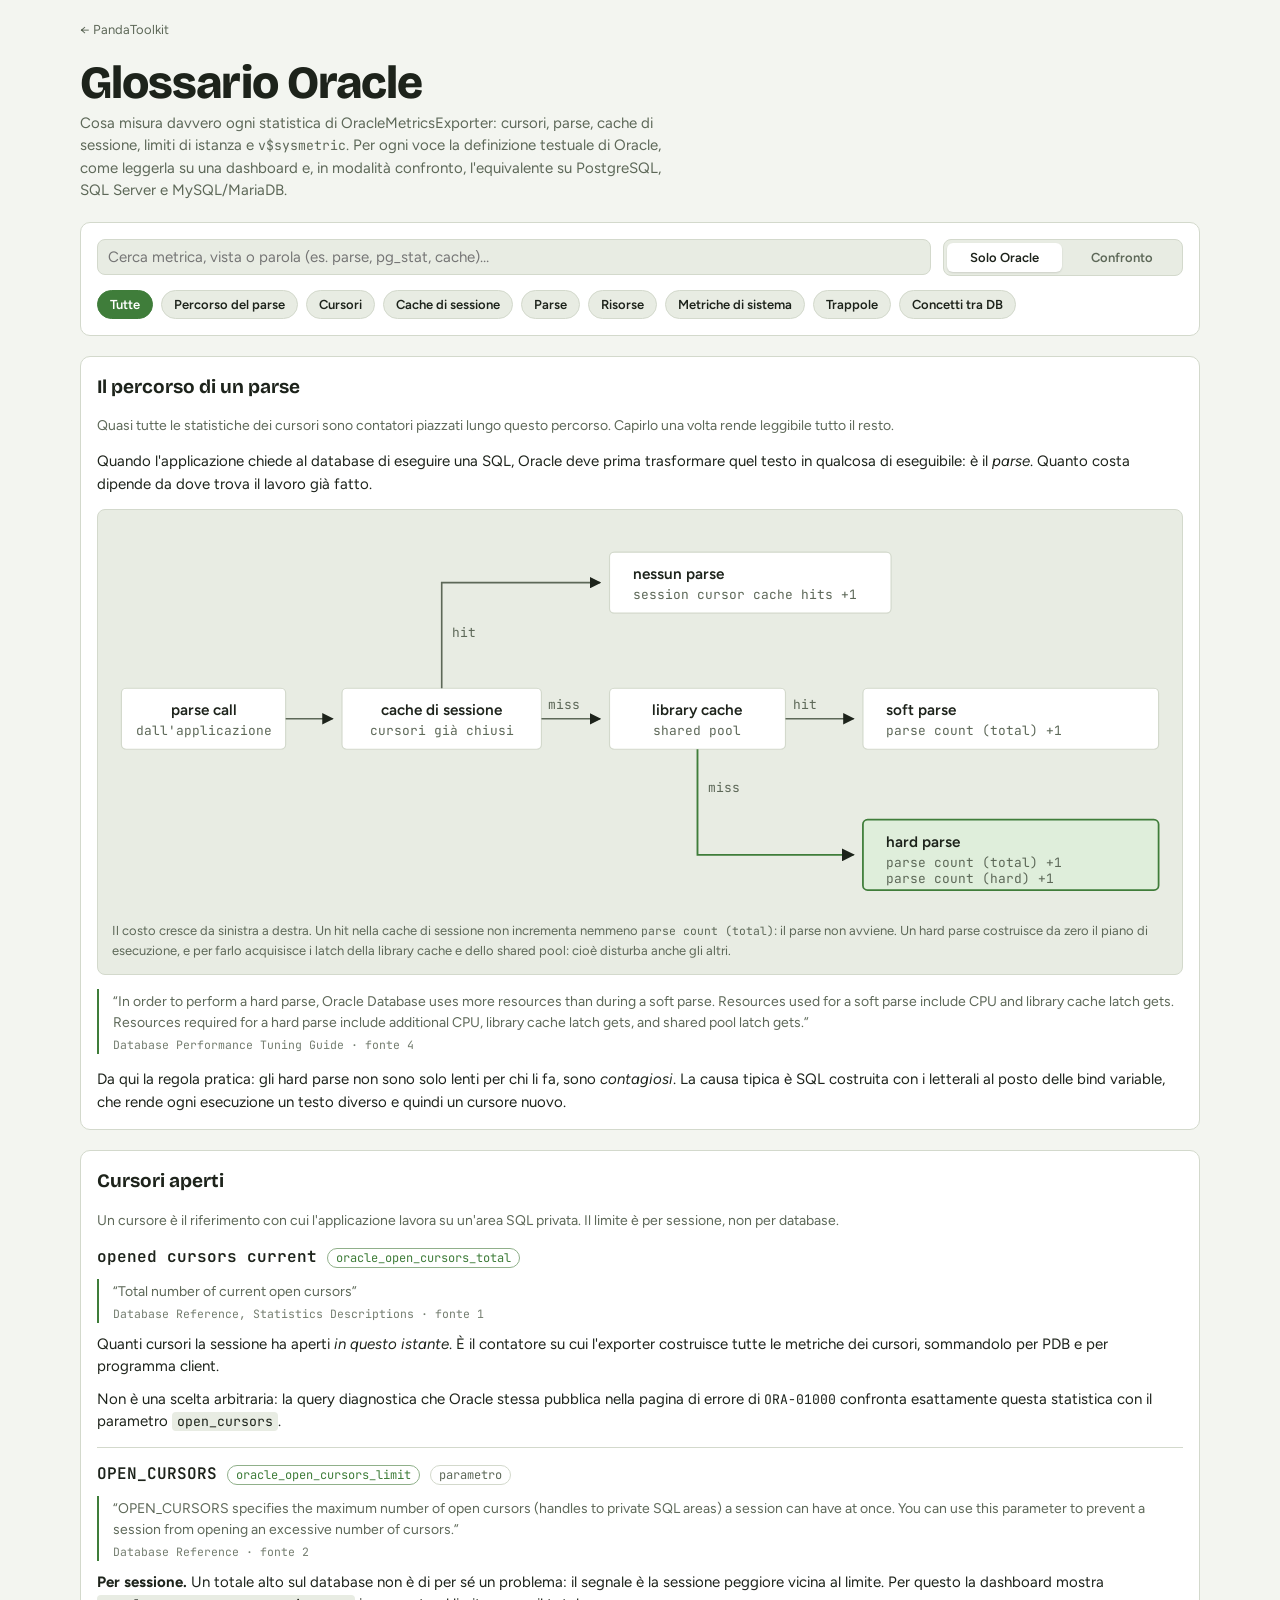
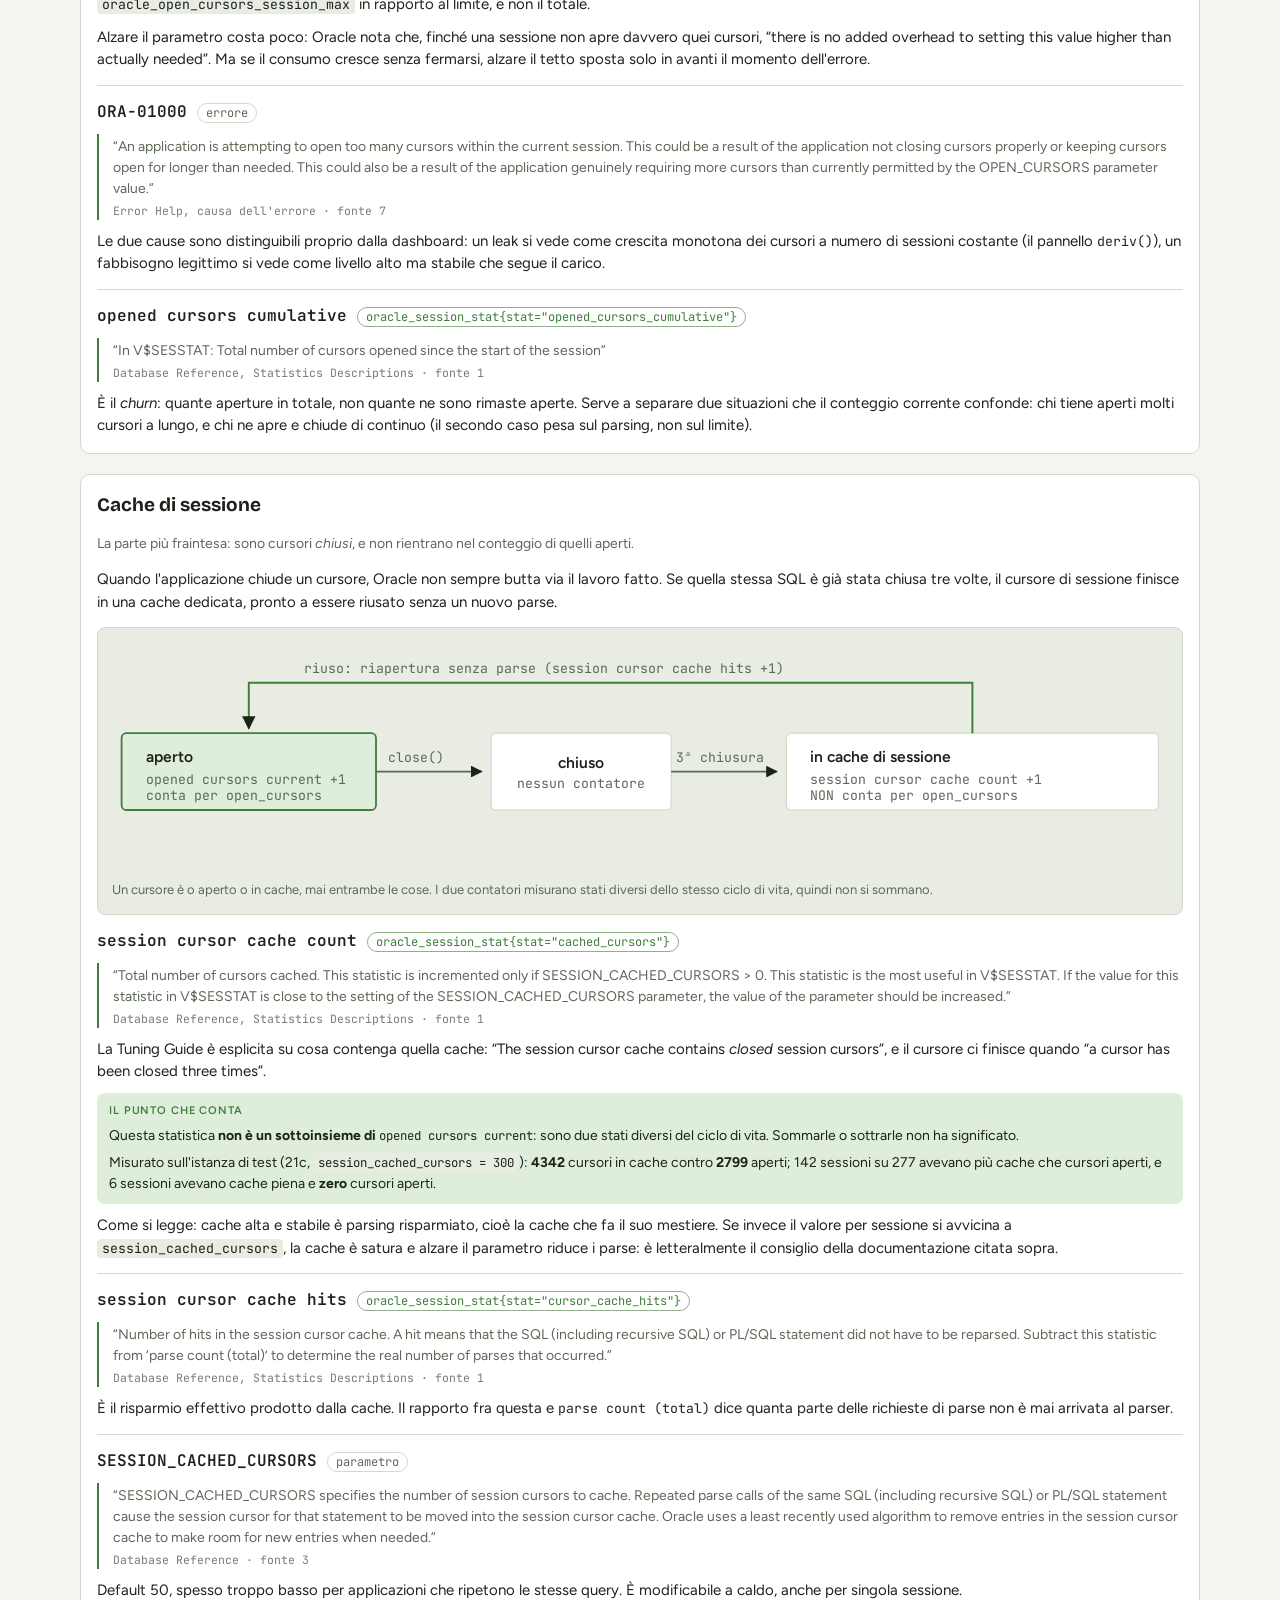
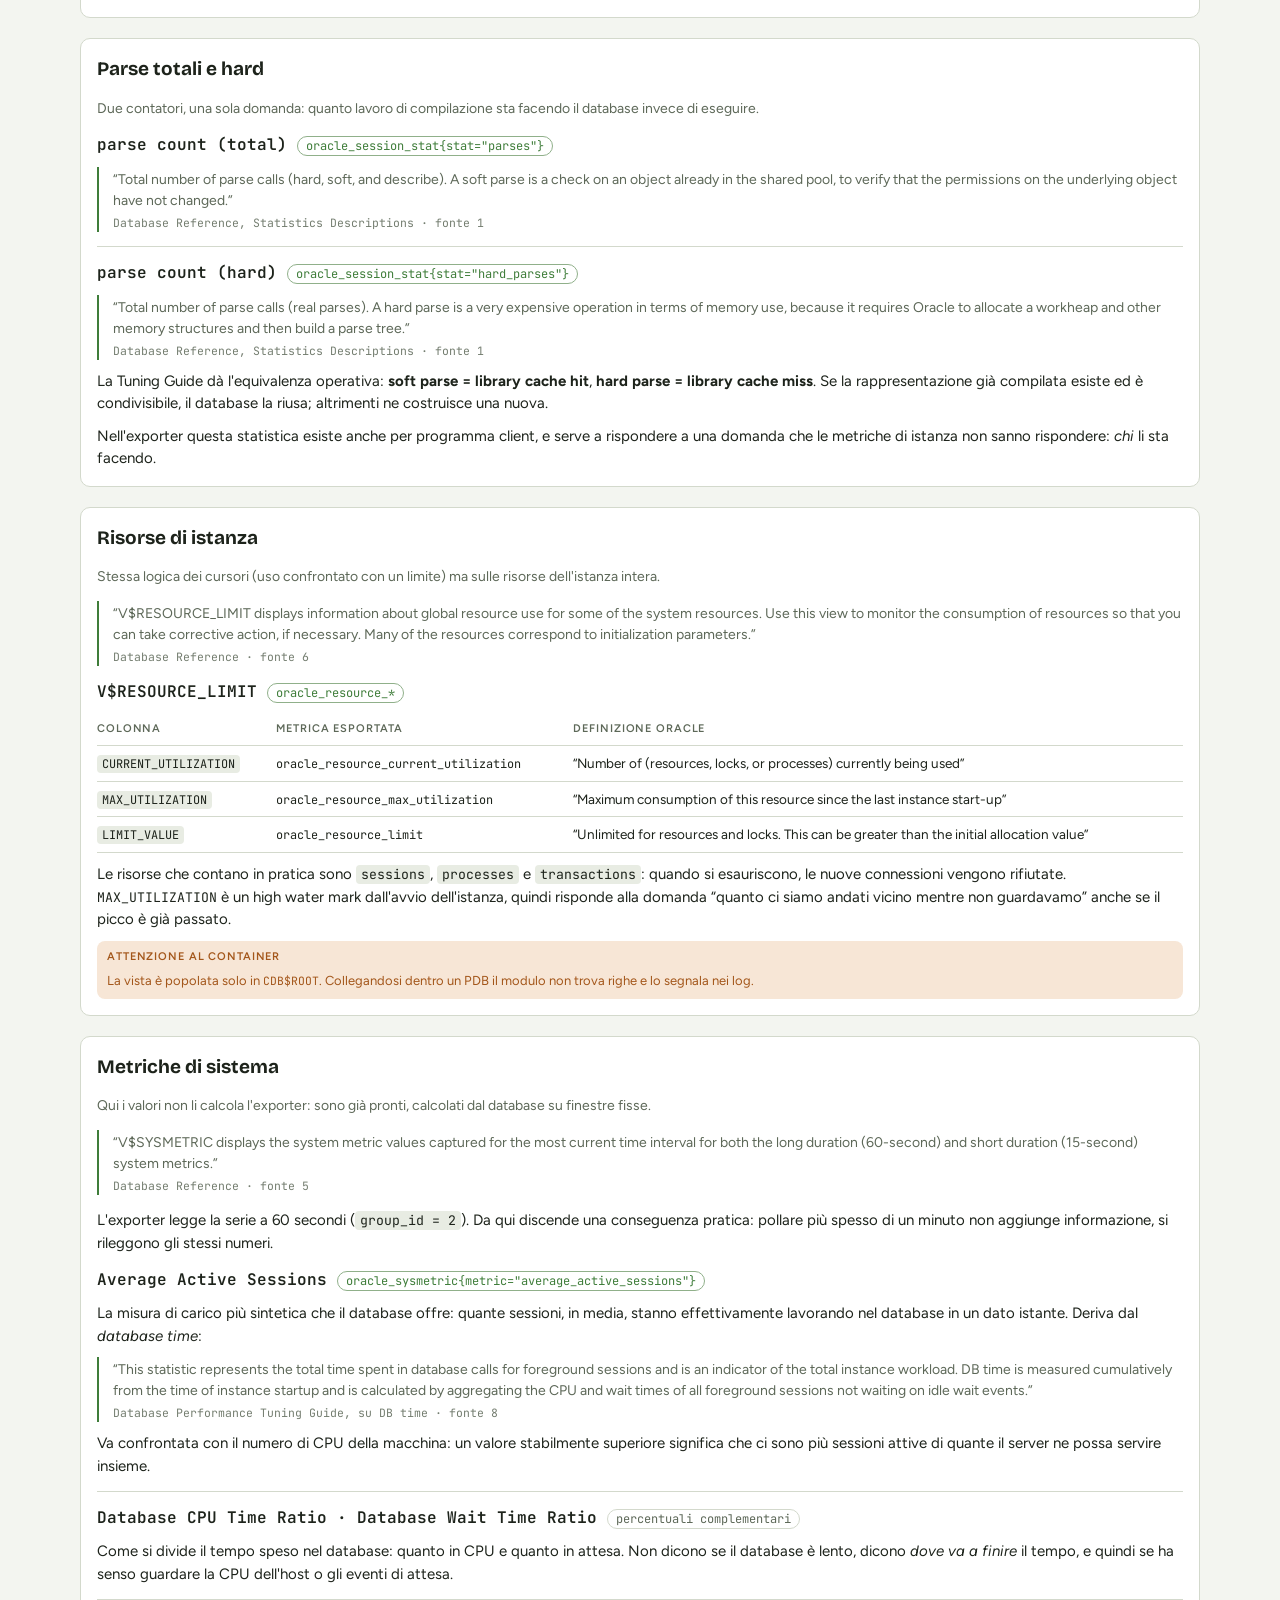
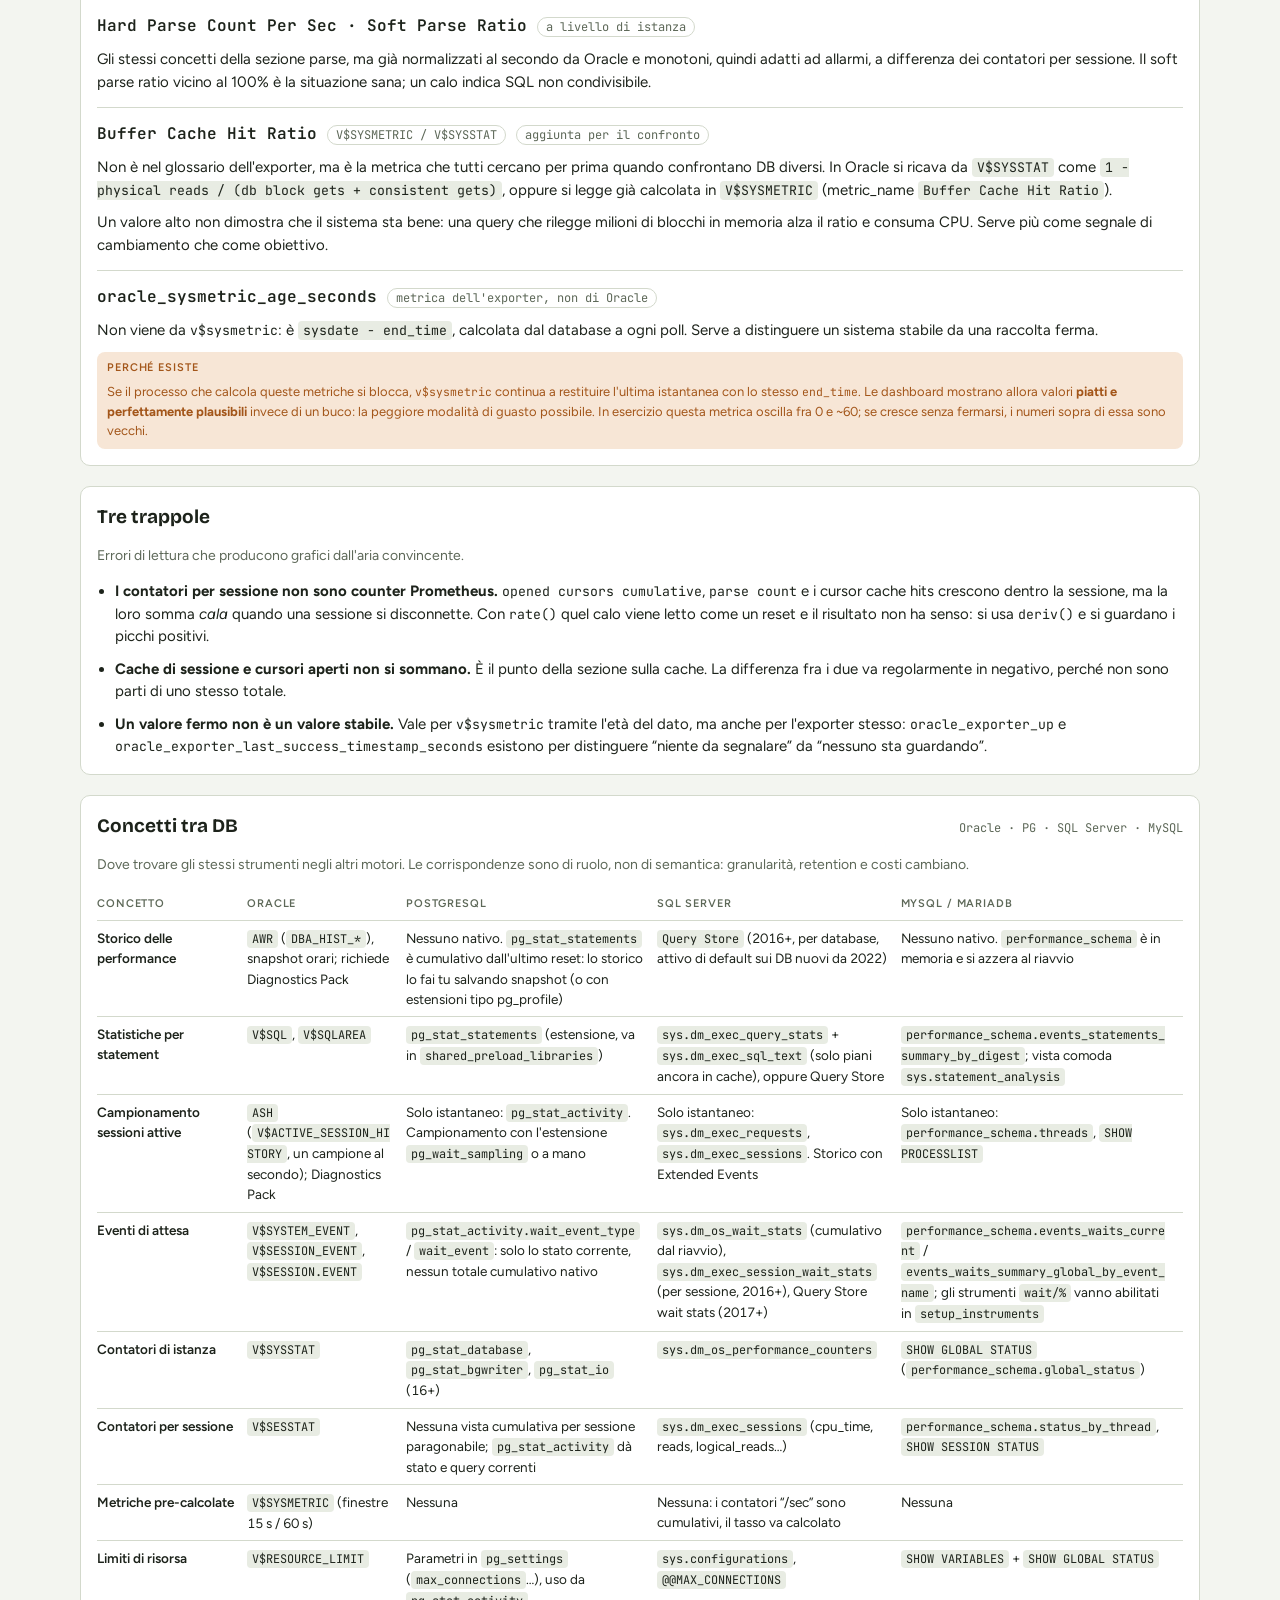
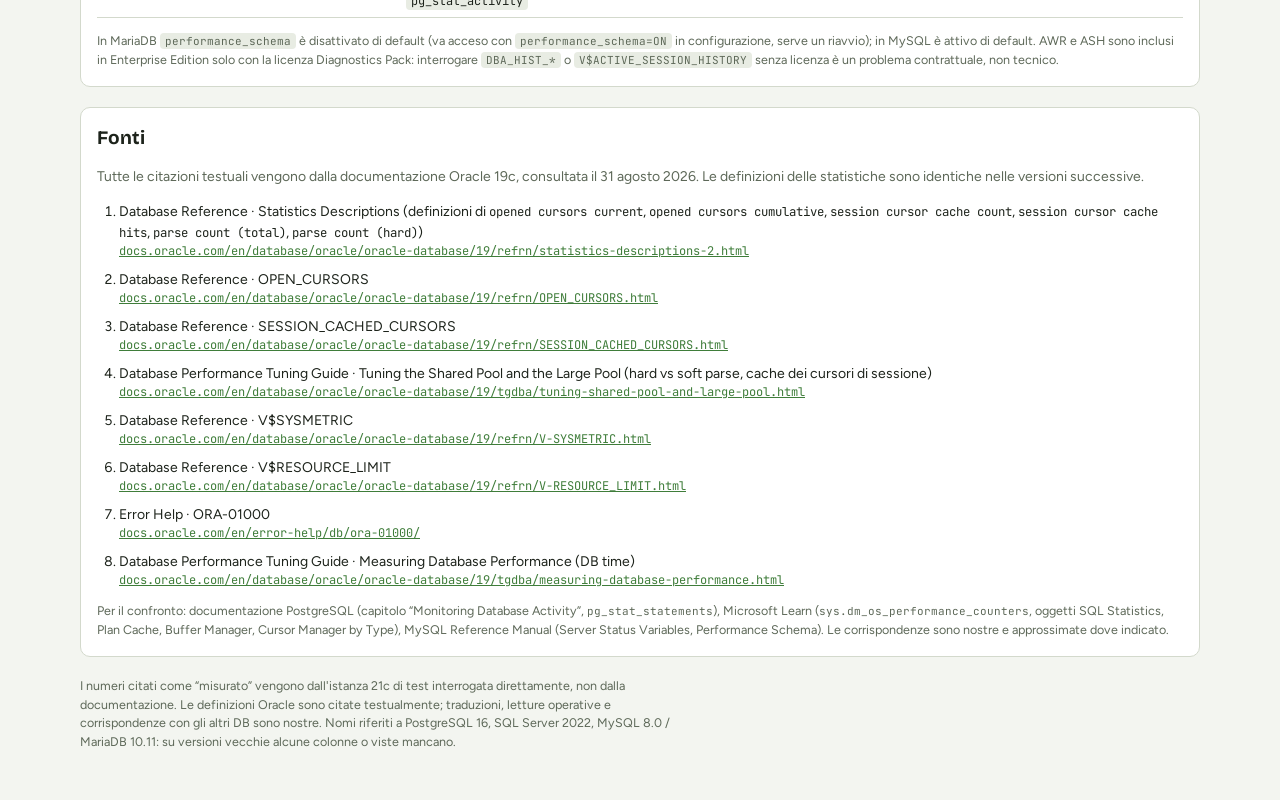
==== glossario-oracle/index.html @ 6189048c "Nuovo tool: glossario Oracle con confronto tra DB Porta il glossario delle metriche Oracle nello sti" ====
<!doctype html>
<html lang="it">
<head>
<meta charset="utf-8">
<meta name="viewport" content="width=device-width,initial-scale=1,viewport-fit=cover">
<title>Glossario Oracle · PandaToolkit</title>
<link rel="icon" href="data:image/svg+xml,<svg xmlns='http://www.w3.org/2000/svg' viewBox='0 0 100 100'><text y='.9em' font-size='90'>📖</text></svg>">
<link rel="stylesheet" href="../assets/panda.css">
<style>
/* Layout: barra filtri in alto, poi sezioni-card con le voci del glossario.
   In modalità "Confronto" compaiono una tabella riassuntiva e, in ogni voce, gli equivalenti PostgreSQL / SQL Server / MySQL.
   Colori, font e controlli comuni stanno in ../assets/panda.css */
.tools{display:grid;grid-template-columns:minmax(0,1fr) auto;gap:12px;align-items:center}
@media (max-width:640px){.tools{grid-template-columns:minmax(0,1fr)}}
.tools .seg{min-width:240px}
@media (max-width:640px){.tools .seg{min-width:0}}
.count{font:12px var(--f-num);color:var(--muted)}

code,.mono{font-family:var(--f-num);font-size:.88em;overflow-wrap:anywhere}
p code,li code,td code,blockquote code{background:var(--sunk);padding:1px 5px;border-radius:4px}
.card p{margin:0}
.card a{color:var(--accent)}
.intro{color:var(--muted);margin:0;font-size:14px}

.entry{display:flex;flex-direction:column;gap:10px;padding-top:14px;border-top:1px solid var(--line)}
.entry:first-of-type{border-top:0;padding-top:0}
.ehead{display:flex;flex-wrap:wrap;align-items:baseline;gap:6px 10px}
.ehead h3{font-family:var(--f-num);font-weight:600;font-size:16px;margin:0;overflow-wrap:anywhere}
.ehead .tag{overflow-wrap:anywhere}
.tag.acc{color:var(--accent);border-color:color-mix(in srgb,var(--accent) 45%,var(--line))}

blockquote{margin:0;padding:2px 0 2px 14px;border-left:2px solid var(--accent);color:var(--muted);font-size:14px}
blockquote p+p{margin-top:6px}
blockquote cite{display:block;margin-top:4px;font:11.5px var(--f-num);font-style:normal;color:var(--muted);opacity:.85}

.callout{background:var(--accent-soft);border-radius:8px;padding:10px 12px;font-size:14px;display:flex;flex-direction:column;gap:6px}
.callout .label{color:var(--accent)}
.warn{display:flex;flex-direction:column;gap:6px}
.warn .label{color:inherit}

figure{margin:0;background:var(--sunk);border:1px solid var(--line);border-radius:8px;padding:14px;overflow-x:auto}
figure svg{display:block;width:100%;min-width:600px;height:auto;color:var(--fg)}
figcaption{font-size:13px;color:var(--muted);margin-top:10px;min-width:0}
.sv-box{fill:var(--surface);stroke:var(--line);stroke-width:1}
.sv-acc{fill:var(--accent-soft);stroke:var(--accent);stroke-width:1.5}
.sv-lab{font-family:var(--f-body);font-size:13px;font-weight:600;fill:currentColor}
.sv-sub{font-family:var(--f-num);font-size:11px;fill:var(--muted)}
.sv-edge{font-family:var(--f-num);font-size:11px;fill:var(--muted)}
.sv-line{stroke:var(--muted);stroke-width:1.4;fill:none}
.sv-line-acc{stroke:var(--accent);stroke-width:1.6;fill:none}

.tblwrap{overflow-x:auto;-webkit-overflow-scrolling:touch;max-width:100%}
.tblwrap table{font-size:13.5px}
.tblwrap td,.tblwrap th{padding:7px 12px 7px 0;vertical-align:top}
.tblwrap th{white-space:nowrap}
.cmp table,.sum table,.concepts table{min-width:680px}
.sum table{min-width:760px}
.cmp{display:flex;flex-direction:column;gap:6px;background:var(--sunk);border:1px solid var(--line);border-radius:8px;padding:10px 12px}
.cmp td:first-child{white-space:nowrap;font-weight:600;width:110px}
.cmp td.note{color:var(--muted);font-size:12.5px;width:40%}
.none{color:var(--warn);font-style:italic}
.sum h2{flex-wrap:wrap}
.sum tbody tr{cursor:pointer}
/* su telefono le schede di confronto delle singole voci si impilano; la tabella riassuntiva resta scorrevole */
@media (max-width:640px){
  .cmp table{min-width:0}.cmp thead{display:none}
  .cmp tr{display:flex;flex-direction:column;gap:2px;padding:8px 0;border-bottom:1px solid var(--line)}
  .cmp tr:last-child{border-bottom:0}
  .cmp td{border:0;padding:0!important;width:auto!important;white-space:normal!important}
}
.sum tbody tr:hover td{background:var(--sunk)}
.sum td:first-child{font-family:var(--f-num);font-size:12.5px;font-weight:600}
.concepts td:first-child{font-weight:600;width:150px}

ul.plain{margin:0;padding-left:18px;display:flex;flex-direction:column;gap:10px}
ol.sources{margin:0;padding-left:22px;display:flex;flex-direction:column;gap:10px;font-size:14px}
ol.sources a{display:block;font:12px var(--f-num);overflow-wrap:anywhere}
.empty{text-align:center;color:var(--muted)}
section.card{scroll-margin-top:12px}
</style>
</head>
<body>
<div class="wrap">
  <a class="back" href="../">← PandaToolkit</a>
  <header>
    <h1>Glossario Oracle</h1>
    <p>Cosa misura davvero ogni statistica di OracleMetricsExporter: cursori, parse, cache di sessione, limiti di istanza e <span class="mono">v$sysmetric</span>. Per ogni voce la definizione testuale di Oracle, come leggerla su una dashboard e, in modalità confronto, l'equivalente su PostgreSQL, SQL Server e MySQL/MariaDB.</p>
  </header>

  <section class="card" aria-label="Filtri">
    <div class="tools">
      <div class="inp"><input id="q" type="search" placeholder="Cerca metrica, vista o parola (es. parse, pg_stat, cache)…" aria-label="Cerca nel glossario" autocomplete="off"></div>
      <div class="seg" id="mode" role="group" aria-label="Modalità di visualizzazione">
        <button type="button" data-v="ora" aria-pressed="true">Solo Oracle</button>
        <button type="button" data-v="cmp" aria-pressed="false">Confronto</button>
      </div>
    </div>
    <div class="chips" id="cats" role="group" aria-label="Categorie">
      <button type="button" class="chip" data-c="all" aria-pressed="true">Tutte</button>
      <button type="button" class="chip" data-c="parse" aria-pressed="false">Percorso del parse</button>
      <button type="button" class="chip" data-c="cursori" aria-pressed="false">Cursori</button>
      <button type="button" class="chip" data-c="cache" aria-pressed="false">Cache di sessione</button>
      <button type="button" class="chip" data-c="parsing" aria-pressed="false">Parse</button>
      <button type="button" class="chip" data-c="risorse" aria-pressed="false">Risorse</button>
      <button type="button" class="chip" data-c="sysmetric" aria-pressed="false">Metriche di sistema</button>
      <button type="button" class="chip" data-c="trappole" aria-pressed="false">Trappole</button>
      <button type="button" class="chip" data-c="concetti" aria-pressed="false">Concetti tra DB</button>
    </div>
    <span class="count" id="count" aria-live="polite"></span>
  </section>

  <!-- tabella riassuntiva, solo in modalità confronto -->
  <section class="card sum" id="sum" hidden>
    <h2>Confronto rapido <small>clic su una riga per la voce</small></h2>
    <p class="hint">Nomi di viste, DMV, contatori e variabili di stato più vicini alla statistica Oracle. «—» significa che non esiste un equivalente diretto: i dettagli sono nella nota della singola voce.</p>
    <div class="tblwrap"><table><thead><tr><th>Oracle</th><th>PostgreSQL</th><th>SQL Server</th><th>MySQL / MariaDB</th></tr></thead><tbody id="sumBody"></tbody></table></div>
  </section>

  <!-- =============== PARSE =============== -->
  <section class="card" data-cat="parse" id="parse">
    <h2>Il percorso di un parse</h2>
    <p class="intro">Quasi tutte le statistiche dei cursori sono contatori piazzati lungo questo percorso. Capirlo una volta rende leggibile tutto il resto.</p>
    <p>Quando l'applicazione chiede al database di eseguire una SQL, Oracle deve prima trasformare quel testo in qualcosa di eseguibile: è il <em>parse</em>. Quanto costa dipende da dove trova il lavoro già fatto.</p>
    <figure>
      <svg viewBox="0 0 900 330" role="img" aria-label="Percorso di una parse call: prima la cache di sessione, poi la library cache; il fallimento di entrambe produce un hard parse.">
        <defs><marker id="ar" viewBox="0 0 10 10" refX="9" refY="5" markerWidth="7" markerHeight="7" orient="auto-start-reverse"><path d="M 0 0 L 10 5 L 0 10 z" fill="currentColor"/></marker></defs>
        <rect class="sv-box" x="8" y="140" width="140" height="52" rx="4"/>
        <text class="sv-lab" x="78" y="163" text-anchor="middle">parse call</text>
        <text class="sv-sub" x="78" y="180" text-anchor="middle">dall'applicazione</text>
        <rect class="sv-box" x="196" y="140" width="170" height="52" rx="4"/>
        <text class="sv-lab" x="281" y="163" text-anchor="middle">cache di sessione</text>
        <text class="sv-sub" x="281" y="180" text-anchor="middle">cursori già chiusi</text>
        <rect class="sv-box" x="424" y="140" width="150" height="52" rx="4"/>
        <text class="sv-lab" x="499" y="163" text-anchor="middle">library cache</text>
        <text class="sv-sub" x="499" y="180" text-anchor="middle">shared pool</text>
        <rect class="sv-box" x="424" y="24" width="240" height="52" rx="4"/>
        <text class="sv-lab" x="444" y="47">nessun parse</text>
        <text class="sv-sub" x="444" y="64">session cursor cache hits +1</text>
        <rect class="sv-box" x="640" y="140" width="252" height="52" rx="4"/>
        <text class="sv-lab" x="660" y="163">soft parse</text>
        <text class="sv-sub" x="660" y="180">parse count (total) +1</text>
        <rect class="sv-acc" x="640" y="252" width="252" height="60" rx="4"/>
        <text class="sv-lab" x="660" y="275">hard parse</text>
        <text class="sv-sub" x="660" y="292">parse count (total) +1</text>
        <text class="sv-sub" x="660" y="306">parse count (hard) +1</text>
        <line class="sv-line" x1="148" y1="166" x2="188" y2="166" marker-end="url(#ar)"/>
        <path class="sv-line" d="M 281 140 L 281 50 L 416 50" marker-end="url(#ar)"/>
        <text class="sv-edge" x="290" y="96">hit</text>
        <line class="sv-line" x1="366" y1="166" x2="416" y2="166" marker-end="url(#ar)"/>
        <text class="sv-edge" x="372" y="158">miss</text>
        <line class="sv-line" x1="574" y1="166" x2="632" y2="166" marker-end="url(#ar)"/>
        <text class="sv-edge" x="580" y="158">hit</text>
        <path class="sv-line-acc" d="M 499 192 L 499 282 L 632 282" marker-end="url(#ar)"/>
        <text class="sv-edge" x="508" y="228">miss</text>
      </svg>
      <figcaption>Il costo cresce da sinistra a destra. Un hit nella cache di sessione non incrementa nemmeno <span class="mono">parse count (total)</span>: il parse non avviene. Un hard parse costruisce da zero il piano di esecuzione, e per farlo acquisisce i latch della library cache e dello shared pool: cioè disturba anche gli altri.</figcaption>
    </figure>
    <blockquote>
      <p>“In order to perform a hard parse, Oracle Database uses more resources than during a soft parse. Resources used for a soft parse include CPU and library cache latch gets. Resources required for a hard parse include additional CPU, library cache latch gets, and shared pool latch gets.”</p>
      <cite>Database Performance Tuning Guide · fonte 4</cite>
    </blockquote>
    <p>Da qui la regola pratica: gli hard parse non sono solo lenti per chi li fa, sono <em>contagiosi</em>. La causa tipica è SQL costruita con i letterali al posto delle bind variable, che rende ogni esecuzione un testo diverso e quindi un cursore nuovo.</p>
    <div class="callout cmp-only" hidden>
      <span class="label">Negli altri DB</span>
      <p><b>SQL Server</b> ha lo stesso schema: plan cache globale, lookup per testo del batch, compilazione su miss (<code>SQL Compilations/sec</code>). <b>PostgreSQL</b> non ha una cache dei piani condivisa tra sessioni: ogni statement non preparato viene pianificato ogni volta, e i piani dei prepared statement vivono solo nella sessione che li ha preparati. <b>MySQL/MariaDB</b> non hanno cache dei piani condivisa: ogni statement viene parsato e ottimizzato a ogni esecuzione; i prepared statement risparmiano il parse, ma restano per sessione. La vecchia query cache di MySQL (rimossa in 8.0) memorizzava risultati, non piani.</p>
    </div>
  </section>

  <!-- =============== CURSORI =============== -->
  <section class="card" data-cat="cursori" id="cursori">
    <h2>Cursori aperti</h2>
    <p class="intro">Un cursore è il riferimento con cui l'applicazione lavora su un'area SQL privata. Il limite è per sessione, non per database.</p>

    <article class="entry" data-cmp="open_cur">
      <div class="ehead"><h3>opened cursors current</h3><span class="tag acc">oracle_open_cursors_total</span></div>
      <blockquote><p>“Total number of current open cursors”</p><cite>Database Reference, Statistics Descriptions · fonte 1</cite></blockquote>
      <p>Quanti cursori la sessione ha aperti <em>in questo istante</em>. È il contatore su cui l'exporter costruisce tutte le metriche dei cursori, sommandolo per PDB e per programma client.</p>
      <p>Non è una scelta arbitraria: la query diagnostica che Oracle stessa pubblica nella pagina di errore di <span class="mono">ORA-01000</span> confronta esattamente questa statistica con il parametro <code>open_cursors</code>.</p>
    </article>

    <article class="entry" data-cmp="open_lim">
      <div class="ehead"><h3>OPEN_CURSORS</h3><span class="tag acc">oracle_open_cursors_limit</span><span class="tag">parametro</span></div>
      <blockquote><p>“OPEN_CURSORS specifies the maximum number of open cursors (handles to private SQL areas) a session can have at once. You can use this parameter to prevent a session from opening an excessive number of cursors.”</p><cite>Database Reference · fonte 2</cite></blockquote>
      <p><strong>Per sessione.</strong> Un totale alto sul database non è di per sé un problema: il segnale è la sessione peggiore vicina al limite. Per questo la dashboard mostra <code>oracle_open_cursors_session_max</code> in rapporto al limite, e non il totale.</p>
      <p>Alzare il parametro costa poco: Oracle nota che, finché una sessione non apre davvero quei cursori, “there is no added overhead to setting this value higher than actually needed”. Ma se il consumo cresce senza fermarsi, alzare il tetto sposta solo in avanti il momento dell'errore.</p>
    </article>

    <article class="entry" data-cmp="ora1000">
      <div class="ehead"><h3>ORA-01000</h3><span class="tag">errore</span></div>
      <blockquote><p>“An application is attempting to open too many cursors within the current session. This could be a result of the application not closing cursors properly or keeping cursors open for longer than needed. This could also be a result of the application genuinely requiring more cursors than currently permitted by the OPEN_CURSORS parameter value.”</p><cite>Error Help, causa dell'errore · fonte 7</cite></blockquote>
      <p>Le due cause sono distinguibili proprio dalla dashboard: un leak si vede come crescita monotona dei cursori a numero di sessioni costante (il pannello <span class="mono">deriv()</span>), un fabbisogno legittimo si vede come livello alto ma stabile che segue il carico.</p>
    </article>

    <article class="entry" data-cmp="open_cum">
      <div class="ehead"><h3>opened cursors cumulative</h3><span class="tag acc">oracle_session_stat{stat="opened_cursors_cumulative"}</span></div>
      <blockquote><p>“In V$SESSTAT: Total number of cursors opened since the start of the session”</p><cite>Database Reference, Statistics Descriptions · fonte 1</cite></blockquote>
      <p>È il <em>churn</em>: quante aperture in totale, non quante ne sono rimaste aperte. Serve a separare due situazioni che il conteggio corrente confonde: chi tiene aperti molti cursori a lungo, e chi ne apre e chiude di continuo (il secondo caso pesa sul parsing, non sul limite).</p>
    </article>
  </section>

  <!-- =============== CACHE =============== -->
  <section class="card" data-cat="cache" id="cache">
    <h2>Cache di sessione</h2>
    <p class="intro">La parte più fraintesa: sono cursori <em>chiusi</em>, e non rientrano nel conteggio di quelli aperti.</p>
    <p>Quando l'applicazione chiude un cursore, Oracle non sempre butta via il lavoro fatto. Se quella stessa SQL è già stata chiusa tre volte, il cursore di sessione finisce in una cache dedicata, pronto a essere riusato senza un nuovo parse.</p>
    <figure>
      <svg viewBox="0 0 880 190" role="img" aria-label="Ciclo di vita di un cursore: aperto, poi chiuso, poi in cache di sessione dalla terza chiusura, da cui può tornare aperto senza parse.">
        <defs><marker id="ar2" viewBox="0 0 10 10" refX="9" refY="5" markerWidth="7" markerHeight="7" orient="auto-start-reverse"><path d="M 0 0 L 10 5 L 0 10 z" fill="currentColor"/></marker></defs>
        <rect class="sv-acc" x="8" y="76" width="212" height="64" rx="4"/>
        <text class="sv-lab" x="28" y="100">aperto</text>
        <text class="sv-sub" x="28" y="118">opened cursors current +1</text>
        <text class="sv-sub" x="28" y="132">conta per open_cursors</text>
        <rect class="sv-box" x="316" y="76" width="150" height="64" rx="4"/>
        <text class="sv-lab" x="391" y="105" text-anchor="middle">chiuso</text>
        <text class="sv-sub" x="391" y="122" text-anchor="middle">nessun contatore</text>
        <rect class="sv-box" x="562" y="76" width="310" height="64" rx="4"/>
        <text class="sv-lab" x="582" y="100">in cache di sessione</text>
        <text class="sv-sub" x="582" y="118">session cursor cache count +1</text>
        <text class="sv-sub" x="582" y="132">NON conta per open_cursors</text>
        <line class="sv-line" x1="220" y1="108" x2="308" y2="108" marker-end="url(#ar2)"/>
        <text class="sv-edge" x="230" y="100">close()</text>
        <line class="sv-line" x1="466" y1="108" x2="554" y2="108" marker-end="url(#ar2)"/>
        <text class="sv-edge" x="470" y="100">3ª chiusura</text>
        <path class="sv-line-acc" d="M 717 76 L 717 34 L 114 34 L 114 72" marker-end="url(#ar2)"/>
        <text class="sv-edge" x="360" y="26" text-anchor="middle">riuso: riapertura senza parse (session cursor cache hits +1)</text>
      </svg>
      <figcaption>Un cursore è o aperto o in cache, mai entrambe le cose. I due contatori misurano stati diversi dello stesso ciclo di vita, quindi non si sommano.</figcaption>
    </figure>

    <article class="entry" data-cmp="cache_cnt">
      <div class="ehead"><h3>session cursor cache count</h3><span class="tag acc">oracle_session_stat{stat="cached_cursors"}</span></div>
      <blockquote><p>“Total number of cursors cached. This statistic is incremented only if SESSION_CACHED_CURSORS &gt; 0. This statistic is the most useful in V$SESSTAT. If the value for this statistic in V$SESSTAT is close to the setting of the SESSION_CACHED_CURSORS parameter, the value of the parameter should be increased.”</p><cite>Database Reference, Statistics Descriptions · fonte 1</cite></blockquote>
      <p>La Tuning Guide è esplicita su cosa contenga quella cache: “The session cursor cache contains <em>closed</em> session cursors”, e il cursore ci finisce quando “a cursor has been closed three times”.</p>
      <div class="callout">
        <span class="label">Il punto che conta</span>
        <p>Questa statistica <strong>non è un sottoinsieme di</strong> <span class="mono">opened cursors current</span>: sono due stati diversi del ciclo di vita. Sommarle o sottrarle non ha significato.</p>
        <p>Misurato sull'istanza di test (21c, <code>session_cached_cursors = 300</code>): <strong>4342</strong> cursori in cache contro <strong>2799</strong> aperti; 142 sessioni su 277 avevano più cache che cursori aperti, e 6 sessioni avevano cache piena e <strong>zero</strong> cursori aperti.</p>
      </div>
      <p>Come si legge: cache alta e stabile è parsing risparmiato, cioè la cache che fa il suo mestiere. Se invece il valore per sessione si avvicina a <code>session_cached_cursors</code>, la cache è satura e alzare il parametro riduce i parse: è letteralmente il consiglio della documentazione citata sopra.</p>
    </article>

    <article class="entry" data-cmp="cache_hits">
      <div class="ehead"><h3>session cursor cache hits</h3><span class="tag acc">oracle_session_stat{stat="cursor_cache_hits"}</span></div>
      <blockquote><p>“Number of hits in the session cursor cache. A hit means that the SQL (including recursive SQL) or PL/SQL statement did not have to be reparsed. Subtract this statistic from ‘parse count (total)’ to determine the real number of parses that occurred.”</p><cite>Database Reference, Statistics Descriptions · fonte 1</cite></blockquote>
      <p>È il risparmio effettivo prodotto dalla cache. Il rapporto fra questa e <span class="mono">parse count (total)</span> dice quanta parte delle richieste di parse non è mai arrivata al parser.</p>
    </article>

    <article class="entry" data-cmp="cache_par">
      <div class="ehead"><h3>SESSION_CACHED_CURSORS</h3><span class="tag">parametro</span></div>
      <blockquote><p>“SESSION_CACHED_CURSORS specifies the number of session cursors to cache. Repeated parse calls of the same SQL (including recursive SQL) or PL/SQL statement cause the session cursor for that statement to be moved into the session cursor cache. Oracle uses a least recently used algorithm to remove entries in the session cursor cache to make room for new entries when needed.”</p><cite>Database Reference · fonte 3</cite></blockquote>
      <p>Default 50, spesso troppo basso per applicazioni che ripetono le stesse query. È modificabile a caldo, anche per singola sessione.</p>
    </article>
  </section>

  <!-- =============== PARSING =============== -->
  <section class="card" data-cat="parsing" id="parsing">
    <h2>Parse totali e hard</h2>
    <p class="intro">Due contatori, una sola domanda: quanto lavoro di compilazione sta facendo il database invece di eseguire.</p>

    <article class="entry" data-cmp="parse_tot">
      <div class="ehead"><h3>parse count (total)</h3><span class="tag acc">oracle_session_stat{stat="parses"}</span></div>
      <blockquote><p>“Total number of parse calls (hard, soft, and describe). A soft parse is a check on an object already in the shared pool, to verify that the permissions on the underlying object have not changed.”</p><cite>Database Reference, Statistics Descriptions · fonte 1</cite></blockquote>
    </article>

    <article class="entry" data-cmp="parse_hard">
      <div class="ehead"><h3>parse count (hard)</h3><span class="tag acc">oracle_session_stat{stat="hard_parses"}</span></div>
      <blockquote><p>“Total number of parse calls (real parses). A hard parse is a very expensive operation in terms of memory use, because it requires Oracle to allocate a workheap and other memory structures and then build a parse tree.”</p><cite>Database Reference, Statistics Descriptions · fonte 1</cite></blockquote>
      <p>La Tuning Guide dà l'equivalenza operativa: <strong>soft parse = library cache hit</strong>, <strong>hard parse = library cache miss</strong>. Se la rappresentazione già compilata esiste ed è condivisibile, il database la riusa; altrimenti ne costruisce una nuova.</p>
      <p>Nell'exporter questa statistica esiste anche per programma client, e serve a rispondere a una domanda che le metriche di istanza non sanno rispondere: <em>chi</em> li sta facendo.</p>
    </article>
  </section>

  <!-- =============== RISORSE =============== -->
  <section class="card" data-cat="risorse" id="risorse">
    <h2>Risorse di istanza</h2>
    <p class="intro">Stessa logica dei cursori (uso confrontato con un limite) ma sulle risorse dell'istanza intera.</p>
    <blockquote><p>“V$RESOURCE_LIMIT displays information about global resource use for some of the system resources. Use this view to monitor the consumption of resources so that you can take corrective action, if necessary. Many of the resources correspond to initialization parameters.”</p><cite>Database Reference · fonte 6</cite></blockquote>

    <article class="entry" data-cmp="reslimit">
      <div class="ehead"><h3>V$RESOURCE_LIMIT</h3><span class="tag acc">oracle_resource_*</span></div>
      <div class="tblwrap"><table>
        <thead><tr><th>Colonna</th><th>Metrica esportata</th><th>Definizione Oracle</th></tr></thead>
        <tbody>
          <tr><td><code>CURRENT_UTILIZATION</code></td><td><span class="mono">oracle_resource_current_utilization</span></td><td>“Number of (resources, locks, or processes) currently being used”</td></tr>
          <tr><td><code>MAX_UTILIZATION</code></td><td><span class="mono">oracle_resource_max_utilization</span></td><td>“Maximum consumption of this resource since the last instance start-up”</td></tr>
          <tr><td><code>LIMIT_VALUE</code></td><td><span class="mono">oracle_resource_limit</span></td><td>“Unlimited for resources and locks. This can be greater than the initial allocation value”</td></tr>
        </tbody>
      </table></div>
      <p>Le risorse che contano in pratica sono <code>sessions</code>, <code>processes</code> e <code>transactions</code>: quando si esauriscono, le nuove connessioni vengono rifiutate. <span class="mono">MAX_UTILIZATION</span> è un high water mark dall'avvio dell'istanza, quindi risponde alla domanda “quanto ci siamo andati vicino mentre non guardavamo” anche se il picco è già passato.</p>
      <div class="warn"><span class="label">Attenzione al container</span><p>La vista è popolata solo in <span class="mono">CDB$ROOT</span>. Collegandosi dentro un PDB il modulo non trova righe e lo segnala nei log.</p></div>
    </article>
  </section>

  <!-- =============== SYSMETRIC =============== -->
  <section class="card" data-cat="sysmetric" id="sysmetric">
    <h2>Metriche di sistema</h2>
    <p class="intro">Qui i valori non li calcola l'exporter: sono già pronti, calcolati dal database su finestre fisse.</p>
    <blockquote><p>“V$SYSMETRIC displays the system metric values captured for the most current time interval for both the long duration (60-second) and short duration (15-second) system metrics.”</p><cite>Database Reference · fonte 5</cite></blockquote>
    <p>L'exporter legge la serie a 60 secondi (<code>group_id = 2</code>). Da qui discende una conseguenza pratica: pollare più spesso di un minuto non aggiunge informazione, si rileggono gli stessi numeri.</p>
    <p class="hint cmp-only" hidden>Nessuno degli altri tre DB ha un equivalente di <span class="mono">V$SYSMETRIC</span>: espongono contatori cumulativi grezzi e il tasso (al secondo, rapporto) va calcolato dal collector come differenza fra due letture. Vale anche per i contatori SQL Server con “/sec” nel nome: in <span class="mono">sys.dm_os_performance_counters</span> sono cumulativi.</p>

    <article class="entry" data-cmp="aas">
      <div class="ehead"><h3>Average Active Sessions</h3><span class="tag acc">oracle_sysmetric{metric="average_active_sessions"}</span></div>
      <p>La misura di carico più sintetica che il database offre: quante sessioni, in media, stanno effettivamente lavorando nel database in un dato istante. Deriva dal <em>database time</em>:</p>
      <blockquote><p>“This statistic represents the total time spent in database calls for foreground sessions and is an indicator of the total instance workload. DB time is measured cumulatively from the time of instance startup and is calculated by aggregating the CPU and wait times of all foreground sessions not waiting on idle wait events.”</p><cite>Database Performance Tuning Guide, su DB time · fonte 8</cite></blockquote>
      <p>Va confrontata con il numero di CPU della macchina: un valore stabilmente superiore significa che ci sono più sessioni attive di quante il server ne possa servire insieme.</p>
    </article>

    <article class="entry" data-cmp="cpuwait">
      <div class="ehead"><h3>Database CPU Time Ratio · Database Wait Time Ratio</h3><span class="tag">percentuali complementari</span></div>
      <p>Come si divide il tempo speso nel database: quanto in CPU e quanto in attesa. Non dicono se il database è lento, dicono <em>dove va a finire</em> il tempo, e quindi se ha senso guardare la CPU dell'host o gli eventi di attesa.</p>
    </article>

    <article class="entry" data-cmp="parse_rate">
      <div class="ehead"><h3>Hard Parse Count Per Sec · Soft Parse Ratio</h3><span class="tag">a livello di istanza</span></div>
      <p>Gli stessi concetti della sezione parse, ma già normalizzati al secondo da Oracle e monotoni, quindi adatti ad allarmi, a differenza dei contatori per sessione. Il soft parse ratio vicino al 100% è la situazione sana; un calo indica SQL non condivisibile.</p>
    </article>

    <article class="entry" data-cmp="bchr">
      <div class="ehead"><h3>Buffer Cache Hit Ratio</h3><span class="tag">V$SYSMETRIC / V$SYSSTAT</span><span class="tag">aggiunta per il confronto</span></div>
      <p>Non è nel glossario dell'exporter, ma è la metrica che tutti cercano per prima quando confrontano DB diversi. In Oracle si ricava da <code>V$SYSSTAT</code> come <code>1 − physical reads / (db block gets + consistent gets)</code>, oppure si legge già calcolata in <code>V$SYSMETRIC</code> (metric_name <code>Buffer Cache Hit Ratio</code>).</p>
      <p>Un valore alto non dimostra che il sistema sta bene: una query che rilegge milioni di blocchi in memoria alza il ratio e consuma CPU. Serve più come segnale di cambiamento che come obiettivo.</p>
    </article>

    <article class="entry" data-cmp="age">
      <div class="ehead"><h3>oracle_sysmetric_age_seconds</h3><span class="tag">metrica dell'exporter, non di Oracle</span></div>
      <p>Non viene da <span class="mono">v$sysmetric</span>: è <code>sysdate - end_time</code>, calcolata dal database a ogni poll. Serve a distinguere un sistema stabile da una raccolta ferma.</p>
      <div class="warn"><span class="label">Perché esiste</span><p>Se il processo che calcola queste metriche si blocca, <span class="mono">v$sysmetric</span> continua a restituire l'ultima istantanea con lo stesso <span class="mono">end_time</span>. Le dashboard mostrano allora valori <strong>piatti e perfettamente plausibili</strong> invece di un buco: la peggiore modalità di guasto possibile. In esercizio questa metrica oscilla fra 0 e ~60; se cresce senza fermarsi, i numeri sopra di essa sono vecchi.</p></div>
    </article>
  </section>

  <!-- =============== TRAPPOLE =============== -->
  <section class="card" data-cat="trappole" id="trappole">
    <h2>Tre trappole</h2>
    <p class="intro">Errori di lettura che producono grafici dall'aria convincente.</p>
    <ul class="plain">
      <li class="entry-li"><strong>I contatori per sessione non sono counter Prometheus.</strong> <span class="mono">opened cursors cumulative</span>, <span class="mono">parse count</span> e i cursor cache hits crescono dentro la sessione, ma la loro somma <em>cala</em> quando una sessione si disconnette. Con <span class="mono">rate()</span> quel calo viene letto come un reset e il risultato non ha senso: si usa <span class="mono">deriv()</span> e si guardano i picchi positivi.</li>
      <li class="entry-li"><strong>Cache di sessione e cursori aperti non si sommano.</strong> È il punto della sezione sulla cache. La differenza fra i due va regolarmente in negativo, perché non sono parti di uno stesso totale.</li>
      <li class="entry-li"><strong>Un valore fermo non è un valore stabile.</strong> Vale per <span class="mono">v$sysmetric</span> tramite l'età del dato, ma anche per l'exporter stesso: <span class="mono">oracle_exporter_up</span> e <span class="mono">oracle_exporter_last_success_timestamp_seconds</span> esistono per distinguere “niente da segnalare” da “nessuno sta guardando”.</li>
    </ul>
    <p class="hint cmp-only" hidden>La prima trappola vale identica altrove: le somme di <span class="mono">pg_stat_activity</span>, <span class="mono">sys.dm_exec_sessions</span> o <span class="mono">performance_schema.status_by_thread</span> calano quando le sessioni escono. I contatori di istanza (<span class="mono">pg_stat_database</span>, <span class="mono">sys.dm_os_performance_counters</span>, <span class="mono">SHOW GLOBAL STATUS</span>) invece crescono fino al riavvio o al reset delle statistiche, e lì <span class="mono">rate()</span> va bene.</p>
  </section>

  <!-- =============== CONCETTI =============== -->
  <section class="card concepts" data-cat="concetti" id="concetti">
    <h2>Concetti tra DB <small>Oracle · PG · SQL Server · MySQL</small></h2>
    <p class="intro">Dove trovare gli stessi strumenti negli altri motori. Le corrispondenze sono di ruolo, non di semantica: granularità, retention e costi cambiano.</p>
    <div class="tblwrap"><table>
      <thead><tr><th>Concetto</th><th>Oracle</th><th>PostgreSQL</th><th>SQL Server</th><th>MySQL / MariaDB</th></tr></thead>
      <tbody>
        <tr><td>Storico delle performance</td><td><code>AWR</code> (<code>DBA_HIST_*</code>), snapshot orari; richiede Diagnostics Pack</td><td>Nessuno nativo. <code>pg_stat_statements</code> è cumulativo dall'ultimo reset: lo storico lo fai tu salvando snapshot (o con estensioni tipo pg_profile)</td><td><code>Query Store</code> (2016+, per database, attivo di default sui DB nuovi da 2022)</td><td>Nessuno nativo. <code>performance_schema</code> è in memoria e si azzera al riavvio</td></tr>
        <tr><td>Statistiche per statement</td><td><code>V$SQL</code>, <code>V$SQLAREA</code></td><td><code>pg_stat_statements</code> (estensione, va in <code>shared_preload_libraries</code>)</td><td><code>sys.dm_exec_query_stats</code> + <code>sys.dm_exec_sql_text</code> (solo piani ancora in cache), oppure Query Store</td><td><code>performance_schema.events_statements_summary_by_digest</code>; vista comoda <code>sys.statement_analysis</code></td></tr>
        <tr><td>Campionamento sessioni attive</td><td><code>ASH</code> (<code>V$ACTIVE_SESSION_HISTORY</code>, un campione al secondo); Diagnostics Pack</td><td>Solo istantaneo: <code>pg_stat_activity</code>. Campionamento con l'estensione <code>pg_wait_sampling</code> o a mano</td><td>Solo istantaneo: <code>sys.dm_exec_requests</code>, <code>sys.dm_exec_sessions</code>. Storico con Extended Events</td><td>Solo istantaneo: <code>performance_schema.threads</code>, <code>SHOW PROCESSLIST</code></td></tr>
        <tr><td>Eventi di attesa</td><td><code>V$SYSTEM_EVENT</code>, <code>V$SESSION_EVENT</code>, <code>V$SESSION.EVENT</code></td><td><code>pg_stat_activity.wait_event_type</code> / <code>wait_event</code>: solo lo stato corrente, nessun totale cumulativo nativo</td><td><code>sys.dm_os_wait_stats</code> (cumulativo dal riavvio), <code>sys.dm_exec_session_wait_stats</code> (per sessione, 2016+), Query Store wait stats (2017+)</td><td><code>performance_schema.events_waits_current</code> / <code>events_waits_summary_global_by_event_name</code>; gli strumenti <code>wait/%</code> vanno abilitati in <code>setup_instruments</code></td></tr>
        <tr><td>Contatori di istanza</td><td><code>V$SYSSTAT</code></td><td><code>pg_stat_database</code>, <code>pg_stat_bgwriter</code>, <code>pg_stat_io</code> (16+)</td><td><code>sys.dm_os_performance_counters</code></td><td><code>SHOW GLOBAL STATUS</code> (<code>performance_schema.global_status</code>)</td></tr>
        <tr><td>Contatori per sessione</td><td><code>V$SESSTAT</code></td><td>Nessuna vista cumulativa per sessione paragonabile; <code>pg_stat_activity</code> dà stato e query correnti</td><td><code>sys.dm_exec_sessions</code> (cpu_time, reads, logical_reads…)</td><td><code>performance_schema.status_by_thread</code>, <code>SHOW SESSION STATUS</code></td></tr>
        <tr><td>Metriche pre-calcolate</td><td><code>V$SYSMETRIC</code> (finestre 15 s / 60 s)</td><td>Nessuna</td><td>Nessuna: i contatori “/sec” sono cumulativi, il tasso va calcolato</td><td>Nessuna</td></tr>
        <tr><td>Limiti di risorsa</td><td><code>V$RESOURCE_LIMIT</code></td><td>Parametri in <code>pg_settings</code> (<code>max_connections</code>…), uso da <code>pg_stat_activity</code></td><td><code>sys.configurations</code>, <code>@@MAX_CONNECTIONS</code></td><td><code>SHOW VARIABLES</code> + <code>SHOW GLOBAL STATUS</code></td></tr>
      </tbody>
    </table></div>
    <p class="hint">In MariaDB <code>performance_schema</code> è disattivato di default (va acceso con <code>performance_schema=ON</code> in configurazione, serve un riavvio); in MySQL è attivo di default. AWR e ASH sono inclusi in Enterprise Edition solo con la licenza Diagnostics Pack: interrogare <code>DBA_HIST_*</code> o <code>V$ACTIVE_SESSION_HISTORY</code> senza licenza è un problema contrattuale, non tecnico.</p>
  </section>

  <section class="card empty" id="empty" hidden><p>Nessuna voce corrisponde alla ricerca.</p></section>

  <!-- =============== FONTI =============== -->
  <section class="card" data-cat="fonti" id="fonti">
    <h2>Fonti</h2>
    <p class="intro">Tutte le citazioni testuali vengono dalla documentazione Oracle 19c, consultata il 31 agosto 2026. Le definizioni delle statistiche sono identiche nelle versioni successive.</p>
    <ol class="sources">
      <li>Database Reference · Statistics Descriptions (definizioni di <span class="mono">opened cursors current</span>, <span class="mono">opened cursors cumulative</span>, <span class="mono">session cursor cache count</span>, <span class="mono">session cursor cache hits</span>, <span class="mono">parse count (total)</span>, <span class="mono">parse count (hard)</span>)<a href="https://docs.oracle.com/en/database/oracle/oracle-database/19/refrn/statistics-descriptions-2.html">docs.oracle.com/en/database/oracle/oracle-database/19/refrn/statistics-descriptions-2.html</a></li>
      <li>Database Reference · OPEN_CURSORS<a href="https://docs.oracle.com/en/database/oracle/oracle-database/19/refrn/OPEN_CURSORS.html">docs.oracle.com/en/database/oracle/oracle-database/19/refrn/OPEN_CURSORS.html</a></li>
      <li>Database Reference · SESSION_CACHED_CURSORS<a href="https://docs.oracle.com/en/database/oracle/oracle-database/19/refrn/SESSION_CACHED_CURSORS.html">docs.oracle.com/en/database/oracle/oracle-database/19/refrn/SESSION_CACHED_CURSORS.html</a></li>
      <li>Database Performance Tuning Guide · Tuning the Shared Pool and the Large Pool (hard vs soft parse, cache dei cursori di sessione)<a href="https://docs.oracle.com/en/database/oracle/oracle-database/19/tgdba/tuning-shared-pool-and-large-pool.html">docs.oracle.com/en/database/oracle/oracle-database/19/tgdba/tuning-shared-pool-and-large-pool.html</a></li>
      <li>Database Reference · V$SYSMETRIC<a href="https://docs.oracle.com/en/database/oracle/oracle-database/19/refrn/V-SYSMETRIC.html">docs.oracle.com/en/database/oracle/oracle-database/19/refrn/V-SYSMETRIC.html</a></li>
      <li>Database Reference · V$RESOURCE_LIMIT<a href="https://docs.oracle.com/en/database/oracle/oracle-database/19/refrn/V-RESOURCE_LIMIT.html">docs.oracle.com/en/database/oracle/oracle-database/19/refrn/V-RESOURCE_LIMIT.html</a></li>
      <li>Error Help · ORA-01000<a href="https://docs.oracle.com/en/error-help/db/ora-01000/">docs.oracle.com/en/error-help/db/ora-01000/</a></li>
      <li>Database Performance Tuning Guide · Measuring Database Performance (DB time)<a href="https://docs.oracle.com/en/database/oracle/oracle-database/19/tgdba/measuring-database-performance.html">docs.oracle.com/en/database/oracle/oracle-database/19/tgdba/measuring-database-performance.html</a></li>
    </ol>
    <p class="hint">Per il confronto: documentazione PostgreSQL (capitolo “Monitoring Database Activity”, <span class="mono">pg_stat_statements</span>), Microsoft Learn (<span class="mono">sys.dm_os_performance_counters</span>, oggetti SQL Statistics, Plan Cache, Buffer Manager, Cursor Manager by Type), MySQL Reference Manual (Server Status Variables, Performance Schema). Le corrispondenze sono nostre e approssimate dove indicato.</p>
  </section>

  <footer>I numeri citati come “misurato” vengono dall'istanza 21c di test interrogata direttamente, non dalla documentazione. Le definizioni Oracle sono citate testualmente; traduzioni, letture operative e corrispondenze con gli altri DB sono nostre. Nomi riferiti a PostgreSQL 16, SQL Server 2022, MySQL 8.0 / MariaDB 10.11: su versioni vecchie alcune colonne o viste mancano.</footer>
</div>

<script>
// Equivalenti negli altri DB. [nome, nota]; nome null = nessun equivalente diretto.
const CMP = {
  open_cur: {ora:"V$SESSTAT / V$SYSSTAT 'opened cursors current'",
    pg:[null,"Nessuna vista globale. <code>pg_cursors</code> e <code>pg_prepared_statements</code> mostrano solo cursori dichiarati e prepared statement <em>della sessione corrente</em>. In PG un cursore è un oggetto esplicito (DECLARE), non l'handle di ogni statement."],
    ms:["sys.dm_exec_cursors(0); contatore 'Cursor Manager by Type' → 'Active cursors'","Contano solo i cursori espliciti (T-SQL DECLARE CURSOR o cursori server API), non ogni statement eseguito: semantica molto più ristretta di Oracle."],
    my:["Prepared_stmt_count (GLOBAL STATUS)","Numero corrente di prepared statement su tutto il server. È il parente più vicino; gli statement non preparati non lasciano handle aperti. Dettaglio per sessione in <code>performance_schema.prepared_statements_instances</code> (MySQL)."]},
  open_lim: {ora:"parametro OPEN_CURSORS (per sessione)",
    pg:[null,"Nessun limite per sessione su cursori o prepared statement: il tetto è la memoria del backend."],
    ms:[null,"Nessun limite configurabile sul numero di cursori per sessione."],
    my:["max_prepared_stmt_count","Limite <strong>globale</strong> (tutte le sessioni insieme), default 16382. Una sola sessione che perde handle può esaurirlo per tutti."]},
  ora1000: {ora:"ORA-01000 maximum open cursors exceeded",
    pg:[null,"Nessun errore equivalente; un leak di prepared statement si manifesta come crescita di memoria del backend."],
    ms:[null,"Nessun errore equivalente dedicato."],
    my:["ER_MAX_PREPARED_STMT_COUNT_REACHED (1461)","“Can't create more than max_prepared_stmt_count statements”. Stessa famiglia di cause (handle non chiusi dal client), ma limite globale."]},
  open_cum: {ora:"V$SESSTAT 'opened cursors cumulative'",
    pg:[null,"Nessun contatore di aperture. <code>pg_stat_statements.calls</code> conta esecuzioni per statement, non aperture di cursori."],
    ms:["'Cursor Manager by Type' → 'Cursor Requests/sec'","Richieste di cursori espliciti (cumulativo nonostante il nome). Vale la stessa riserva semantica di 'Active cursors'."],
    my:["Com_stmt_prepare, Com_stmt_close","Quanti prepare/close dall'avvio. Prepare molto più alti degli execute (<code>Com_stmt_execute</code>) indicano statement preparati e buttati, cioè churn."]},
  cache_cnt: {ora:"V$SESSTAT 'session cursor cache count'",
    pg:[null,"Nessuna cache automatica di statement chiusi lato server. Il riuso lo fanno i driver (es. JDBC <code>prepareThreshold</code>, <code>preparedStatementCacheQueries</code>) tenendo aperti i prepared statement."],
    ms:["sys.dm_exec_cached_plans; 'Plan Cache' → 'Cache Object Counts'","Cache dei piani <strong>globale</strong>, non per sessione: concettualmente più vicina alla library cache che alla session cursor cache."],
    my:[null,"Nessuna. La query cache (rimossa in MySQL 8.0, ancora presente in MariaDB) memorizza risultati, non cursori o piani: non confonderle."]},
  cache_hits: {ora:"V$SESSTAT 'session cursor cache hits'",
    pg:["pg_prepared_statements.generic_plans / custom_plans (14+)","Solo per la sessione corrente e con semantica diversa: dicono quante volte un prepared statement ha usato il piano generico (riusato) o uno ricalcolato."],
    ms:["'Plan Cache' → 'Cache Hit Ratio' (instance 'SQL Plans')","Hit ratio della plan cache globale: è l'analogo del library cache hit, non della cache di sessione. Va diviso per 'Cache Hit Ratio Base'."],
    my:[null,"Nessuna cache. Proxy di riuso: rapporto <code>Com_stmt_execute</code> / <code>Com_stmt_prepare</code>."]},
  cache_par: {ora:"parametro SESSION_CACHED_CURSORS",
    pg:[null,"Nessun equivalente server. <code>plan_cache_mode</code> esiste ma decide piano generico vs custom per i prepared statement, cosa diversa."],
    ms:[null,"Nessuno. L'opzione server 'optimize for ad hoc workloads' agisce sulla plan cache globale, non per sessione."],
    my:[null,"Nessuno."]},
  parse_tot: {ora:"V$SYSSTAT 'parse count (total)'",
    pg:[null,"Nessun contatore di parse. Ogni statement semplice viene analizzato a ogni esecuzione; come proxy si usa il numero di statement (<code>pg_stat_statements.calls</code>)."],
    ms:["'SQL Statistics' → 'Batch Requests/sec'","Ogni batch passa per il lookup nella plan cache, come una parse call; ma un batch può contenere più statement. Approssimazione."],
    my:["Questions / Queries (GLOBAL STATUS)","Senza cache dei piani ogni statement viene parsato: il numero di statement ricevuti è di fatto il numero di parse. <code>Questions</code> esclude gli statement dentro stored program, <code>Queries</code> li include."]},
  parse_hard: {ora:"V$SYSSTAT 'parse count (hard)'",
    pg:["pg_stat_statements.plans, total_plan_time (13+)","Popolati solo con <code>pg_stat_statements.track_planning = on</code> (spento di default, ha un costo). Senza cache condivisa quasi ogni esecuzione è una pianificazione: “hard” per costruzione."],
    ms:["'SQL Statistics' → 'SQL Compilations/sec', 'SQL Re-Compilations/sec'","L'equivalente più fedele: una compilazione è un miss della plan cache. Regola empirica: compilazioni ben sotto il 10% dei batch."],
    my:["Com_stmt_reprepare","Conta solo i re-prepare forzati da modifiche ai metadati. Per gli statement normali ogni esecuzione è ottimizzata da capo: non esiste un 'soft parse' da distinguere."]},
  reslimit: {ora:"V$RESOURCE_LIMIT (sessions, processes, transactions)",
    pg:["max_connections vs count(*) FROM pg_stat_activity","Uso corrente sì, high water mark dall'avvio no: va tracciato dal collector. Ricordare <code>superuser_reserved_connections</code>."],
    ms:["'General Statistics' → 'User Connections'; sp_configure 'user connections'; max worker threads","'user connections' = 0 significa dinamico fino a 32767. Il limite che morde più spesso sono i worker thread (<code>sys.dm_os_sys_info.max_workers_count</code>)."],
    my:["max_connections vs Threads_connected; Max_used_connections","<code>Max_used_connections</code> (con <code>Max_used_connections_time</code> da MySQL 5.7) è un vero high water mark dall'avvio, come MAX_UTILIZATION."]},
  aas: {ora:"V$SYSMETRIC 'Average Active Sessions' (da DB time)",
    pg:["count(*) FROM pg_stat_activity WHERE state = 'active'","Istantaneo, non una media: va campionato spesso e mediato. Non esiste un DB time cumulativo."],
    ms:["count(*) FROM sys.dm_exec_requests (sessioni utente)","Istantaneo. Escludere le sessioni di sistema (<code>is_user_process</code> in <code>sys.dm_exec_sessions</code>)."],
    my:["Threads_running","Istantaneo, include il thread che lo legge. Media da costruire per campionamento."]},
  cpuwait: {ora:"V$SYSMETRIC 'Database CPU Time Ratio' / 'Database Wait Time Ratio'",
    pg:[null,"Nessuna ripartizione CPU/attesa nativa. Si stima campionando <code>pg_stat_activity</code>: attive con <code>wait_event</code> NULL ≈ CPU, le altre in attesa."],
    ms:["sys.dm_os_wait_stats (signal_wait_time_ms vs wait_time_ms)","Non è lo stesso rapporto: la quota di <em>signal wait</em> misura il tempo in coda per la CPU, utile per capire la pressione CPU."],
    my:["performance_schema.events_waits_summary_global_by_event_name","Tempi di attesa per evento (strumenti da abilitare); la quota CPU non è esposta direttamente."]},
  parse_rate: {ora:"V$SYSMETRIC 'Hard Parse Count Per Sec', 'Soft Parse Ratio'",
    pg:[null,"Nessuno: i tassi si calcolano dalle differenze di <code>pg_stat_statements.plans</code> / <code>calls</code>."],
    ms:["SQL Compilations/sec ÷ Batch Requests/sec; 'Plan Cache' Cache Hit Ratio","Rapporti da calcolare sui delta: i contatori “/sec” nella DMV sono cumulativi."],
    my:[null,"Concetto non applicabile senza cache dei piani condivisa."]},
  bchr: {ora:"V$SYSSTAT 'db block gets' + 'consistent gets' vs 'physical reads'; V$SYSMETRIC 'Buffer Cache Hit Ratio'",
    pg:["pg_stat_database.blks_hit / (blks_hit + blks_read)","<code>blks_read</code> conta le letture fuori da shared_buffers, che però possono arrivare dalla page cache del sistema operativo: il ratio sottostima la memoria effettiva."],
    ms:["'Buffer Manager' → 'Buffer cache hit ratio' ÷ 'Buffer cache hit ratio base'","Nella DMV va diviso per il contatore base. Molti DBA guardano anche 'Page life expectancy'."],
    my:["1 − Innodb_buffer_pool_reads / Innodb_buffer_pool_read_requests","Read requests = letture logiche, reads = letture che hanno dovuto andare su disco. Solo InnoDB."]},
  age: {ora:"sysdate − V$SYSMETRIC.end_time (calcolata dall'exporter)",
    pg:[null,"Non si applica: niente snapshot a finestra. Nota però che le viste <code>pg_stat_*</code> sono aggiornate con un leggero ritardo, e <code>stats_reset</code> dice quando sono state azzerate."],
    ms:[null,"Non si applica: le DMV sono contatori vivi. Utile <code>sqlserver_start_time</code> in <code>sys.dm_os_sys_info</code> per riconoscere i reset."],
    my:[null,"Non si applica. <code>Uptime</code> serve a riconoscere i riavvii che azzerano i contatori."]}
};
const DBS=[["pg","PostgreSQL"],["ms","SQL Server"],["my","MySQL / MariaDB"]];
const $=s=>document.querySelector(s), $$=s=>[...document.querySelectorAll(s)];
const nameCell=v=>v[0]?`<code>${v[0]}</code>`:`<span class="none">nessun equivalente diretto</span>`;

// blocchi di confronto dentro le voci + tabella riassuntiva
$$(".entry[data-cmp]").forEach(e=>{
  const c=CMP[e.dataset.cmp]; if(!c) return;
  const box=document.createElement("div"); box.className="cmp cmp-only"; box.hidden=true;
  box.innerHTML=`<span class="label">Negli altri DB</span><div class="tblwrap"><table><thead><tr><th>DB</th><th>Equivalente</th><th>Nota</th></tr></thead><tbody>`+
    `<tr><td>Oracle</td><td><code>${c.ora}</code></td><td class="note">riferimento</td></tr>`+
    DBS.map(([k,n])=>`<tr><td>${n}</td><td>${nameCell(c[k])}</td><td class="note">${c[k][1]}</td></tr>`).join("")+`</tbody></table></div>`;
  e.appendChild(box);
  const tr=document.createElement("tr"); tr.dataset.for=e.dataset.cmp;
  tr.innerHTML=`<td>${e.querySelector("h3").textContent}</td>`+DBS.map(([k])=>`<td>${c[k][0]?`<code>${c[k][0]}</code>`:"—"}</td>`).join("");
  tr.addEventListener("click",()=>e.scrollIntoView({behavior:"smooth",block:"start"}));
  $("#sumBody").appendChild(tr);
});
$$(".entry[data-cmp]").forEach(e=>e.id="v-"+e.dataset.cmp);

let mode="ora", cat="all";
const norm=s=>s.toLowerCase().normalize("NFD").replace(/[̀-ͯ]/g,"");
// testo indicizzato: in "Solo Oracle" escludo i blocchi di confronto
const txt=(el)=>{
  if(mode==="cmp") return norm(el.textContent);
  const c=el.cloneNode(true); c.querySelectorAll(".cmp-only").forEach(x=>x.remove()); return norm(c.textContent);
};

function apply(){
  const q=norm($("#q").value.trim());
  const terms=q.split(/\s+/).filter(Boolean);
  const hit=el=>terms.every(t=>txt(el).includes(t));
  let shown=0, total=0;
  $$("section[data-cat]").forEach(sec=>{
    const c=sec.dataset.cat;
    if(c==="fonti"){ sec.hidden = !(cat==="all" && !terms.length); return; }
    const catOk = cat==="all"||cat===c;
    const items=[...sec.querySelectorAll(":scope > .entry, :scope li.entry-li")];
    if(!catOk){ sec.hidden=true; return; }
    if(!terms.length){ sec.hidden=false; items.forEach(i=>i.hidden=false); total+=items.length||1; shown+=items.length||1; return; }
    if(items.length){
      const m=items.map(hit), any=m.some(Boolean);
      // se nessuna voce combacia ma l'introduzione sì, mostro la sezione intera
      const secHit=!any && hit(sec);
      items.forEach((i,k)=>i.hidden=!(m[k]||secHit));
      sec.hidden=!(any||secHit);
      const n=secHit?items.length:m.filter(Boolean).length; shown+=n; total+=items.length;
    } else { const h=hit(sec); sec.hidden=!h; shown+=h?1:0; total+=1; }
  });
  // righe della tabella riassuntiva seguono le voci visibili
  $$("#sumBody tr").forEach(tr=>{const e=document.getElementById("v-"+tr.dataset.for); tr.hidden=!e||e.hidden||e.closest("section").hidden;});
  const anyRow=$$("#sumBody tr").some(tr=>!tr.hidden);
  $("#sum").hidden = mode!=="cmp" || !anyRow;
  $("#empty").hidden = shown>0;
  const cnt=$("#count"); cnt.hidden=!(terms.length||cat!=="all");
  cnt.textContent = terms.length||cat!=="all" ? `${shown} ${shown===1?"risultato":"risultati"}` : "";
}

$$("#mode button").forEach(b=>b.addEventListener("click",()=>{
  mode=b.dataset.v; $$("#mode button").forEach(x=>x.setAttribute("aria-pressed",x===b));
  $$(".cmp-only").forEach(x=>x.hidden=mode!=="cmp"); apply();
}));
$$("#cats .chip").forEach(b=>b.addEventListener("click",()=>{
  cat=b.dataset.c; $$("#cats .chip").forEach(x=>x.setAttribute("aria-pressed",x===b)); apply();
}));
$("#q").addEventListener("input",apply);
apply();
</script>
</body>
</html>
---- assets/panda.css ----
/* PandaToolkit: stile condiviso da home e tool.
   Ogni pagina lo include con <link rel="stylesheet" href="../assets/panda.css"> (dalla home: ./assets/panda.css)
   e tiene nel proprio <style> solo il layout specifico. Tema chiaro/scuro segue il sistema,
   forzabile con <html data-theme="light|dark">. */
@import url("https://fonts.googleapis.com/css2?family=Bricolage+Grotesque:opsz,wght@12..96,500;12..96,700;12..96,800&family=Figtree:wght@400;500;600&family=JetBrains+Mono:wght@400;600&display=swap");

:root{
  --bg:#f3f5f0; --surface:#ffffff; --sunk:#e8ece3; --line:#d3d9cc;
  --fg:#1d231b; --muted:#5d6858; --accent:#3f7d3a; --accent-ink:#ffffff; --accent-soft:#dfeedb;
  --warn:#a3561a; --warn-soft:#f7e6d6;
  --f-display:"Bricolage Grotesque", "Segoe UI", system-ui, sans-serif;
  --f-body:"Figtree", "Segoe UI", system-ui, sans-serif;
  --f-num:"JetBrains Mono", ui-monospace, "SFMono-Regular", Menlo, monospace;
  --r:10px; --wrap:1120px; color-scheme:light;
}
@media (prefers-color-scheme: dark){:root:not([data-theme="light"]){
  --bg:#151916; --surface:#1e2420; --sunk:#262d28; --line:#343d36;
  --fg:#e7ece4; --muted:#9aa695; --accent:#7cc06f; --accent-ink:#10200e; --accent-soft:#25382a;
  --warn:#e8a46a; --warn-soft:#3a2a1c; color-scheme:dark}}
:root[data-theme="dark"]{
  --bg:#151916; --surface:#1e2420; --sunk:#262d28; --line:#343d36;
  --fg:#e7ece4; --muted:#9aa695; --accent:#7cc06f; --accent-ink:#10200e; --accent-soft:#25382a;
  --warn:#e8a46a; --warn-soft:#3a2a1c; color-scheme:dark}

/* base */
*{box-sizing:border-box}
[hidden]{display:none!important}
body{margin:0;background:var(--bg);color:var(--fg);font-family:var(--f-body);font-size:15px;line-height:1.5;
  padding-left:max(16px,env(safe-area-inset-left,0px));padding-right:max(16px,env(safe-area-inset-right,0px));
  padding-top:max(20px,env(safe-area-inset-top,0px));padding-bottom:max(48px,env(safe-area-inset-bottom,0px))}
.wrap{max-width:var(--wrap);margin:0 auto;display:flex;flex-direction:column;gap:20px}
.back{font-size:13px;color:var(--muted);text-decoration:none}
.back:hover{color:var(--accent)}
header h1{font-family:var(--f-display);font-weight:800;font-size:clamp(30px,6vw,46px);line-height:1;margin:0;letter-spacing:-.02em;text-wrap:balance}
header p{margin:6px 0 0;color:var(--muted);max-width:60ch}
h2{font-family:var(--f-display);font-weight:700;font-size:19px;margin:0;display:flex;justify-content:space-between;align-items:baseline;gap:8px}
h2 small{font-family:var(--f-num);font-weight:400;font-size:12px;color:var(--muted)}
footer{color:var(--muted);font-size:12.5px;max-width:75ch}

/* blocchi */
.card{background:var(--surface);border:1px solid var(--line);border-radius:var(--r);padding:16px;display:flex;flex-direction:column;gap:14px;min-width:0}
.label{font-size:11px;text-transform:uppercase;letter-spacing:.08em;color:var(--muted);font-weight:600}
.hint{font-size:12.5px;color:var(--muted);margin:0}
.warn{background:var(--warn-soft);color:var(--warn);border-radius:8px;padding:8px 10px;font-size:13px}
.tag{font:12px var(--f-num);color:var(--muted);border:1px solid var(--line);border-radius:999px;padding:1px 8px}

/* campi: <div class="field"><label>…</label><div class="inp"><input><span>unità</span></div></div> */
.fields{display:grid;grid-template-columns:repeat(auto-fill,minmax(132px,1fr));gap:12px}
.field{display:flex;flex-direction:column;gap:4px;min-width:0}
.field label{font-size:12.5px;color:var(--muted);font-weight:500}
.inp{display:flex;align-items:center;background:var(--sunk);border:1px solid var(--line);border-radius:8px;overflow:hidden}
.inp:focus-within{border-color:var(--accent);box-shadow:0 0 0 2px var(--accent-soft)}
.inp input,.inp select{flex:1;min-width:0;border:0;background:transparent;color:var(--fg);font-family:var(--f-num);font-size:15px;padding:8px 10px;outline:none}
.inp span{font-family:var(--f-num);font-size:12px;color:var(--muted);padding-right:10px}
.inp input[type=search],.inp input[type=text]{font-family:var(--f-body)}
select{appearance:auto}

/* controlli */
.chips{display:flex;flex-wrap:wrap;gap:8px}
.chip{border:1px solid var(--line);background:var(--sunk);color:var(--fg);border-radius:999px;padding:6px 12px;font:600 13px var(--f-body);cursor:pointer}
.chip[aria-pressed="true"]{background:var(--accent);border-color:var(--accent);color:var(--accent-ink)}
.btn{border:1px dashed var(--accent);background:transparent;color:var(--accent);border-radius:8px;padding:8px 12px;font:600 14px var(--f-body);cursor:pointer;align-self:flex-start}
.seg{display:flex;background:var(--sunk);border:1px solid var(--line);border-radius:8px;padding:3px;gap:3px;flex-wrap:wrap}
.seg button{flex:1;border:0;background:transparent;color:var(--muted);font:600 13px var(--f-body);padding:7px 8px;border-radius:6px;cursor:pointer;min-width:max-content}
.seg button[aria-pressed="true"]{background:var(--surface);color:var(--fg);box-shadow:0 1px 2px rgba(0,0,0,.12)}
.chip:focus-visible,.btn:focus-visible,.seg button:focus-visible{outline:2px solid var(--accent);outline-offset:2px}

/* tabelle: numeri in colonna con class="n" */
table{width:100%;border-collapse:collapse;font-variant-numeric:tabular-nums}
td,th{padding:7px 0;border-bottom:1px solid var(--line);text-align:left;font-weight:400}
th{font-size:11px;text-transform:uppercase;letter-spacing:.08em;color:var(--muted);font-weight:600}
td.n,th.n{text-align:right;font-family:var(--f-num)}

@media (prefers-reduced-motion:no-preference){.chip,.seg button{transition:background .15s,color .15s}}
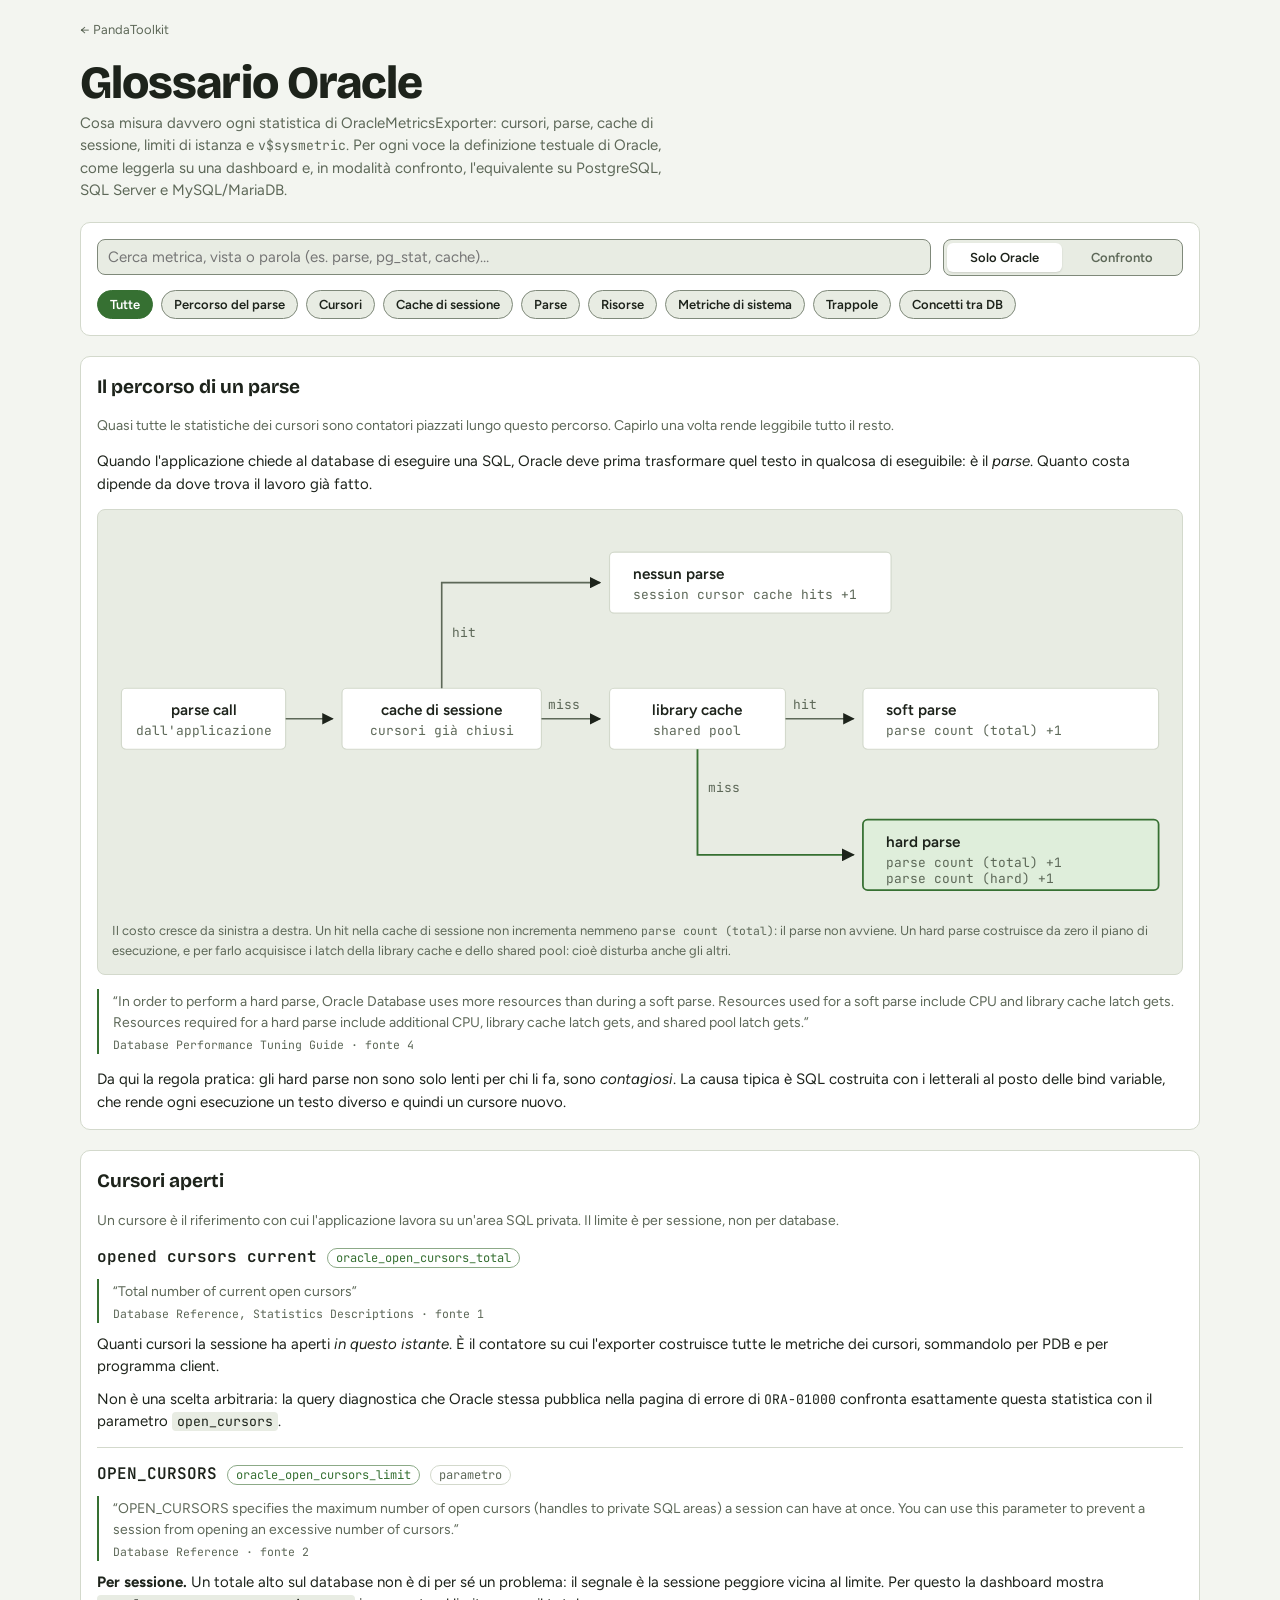
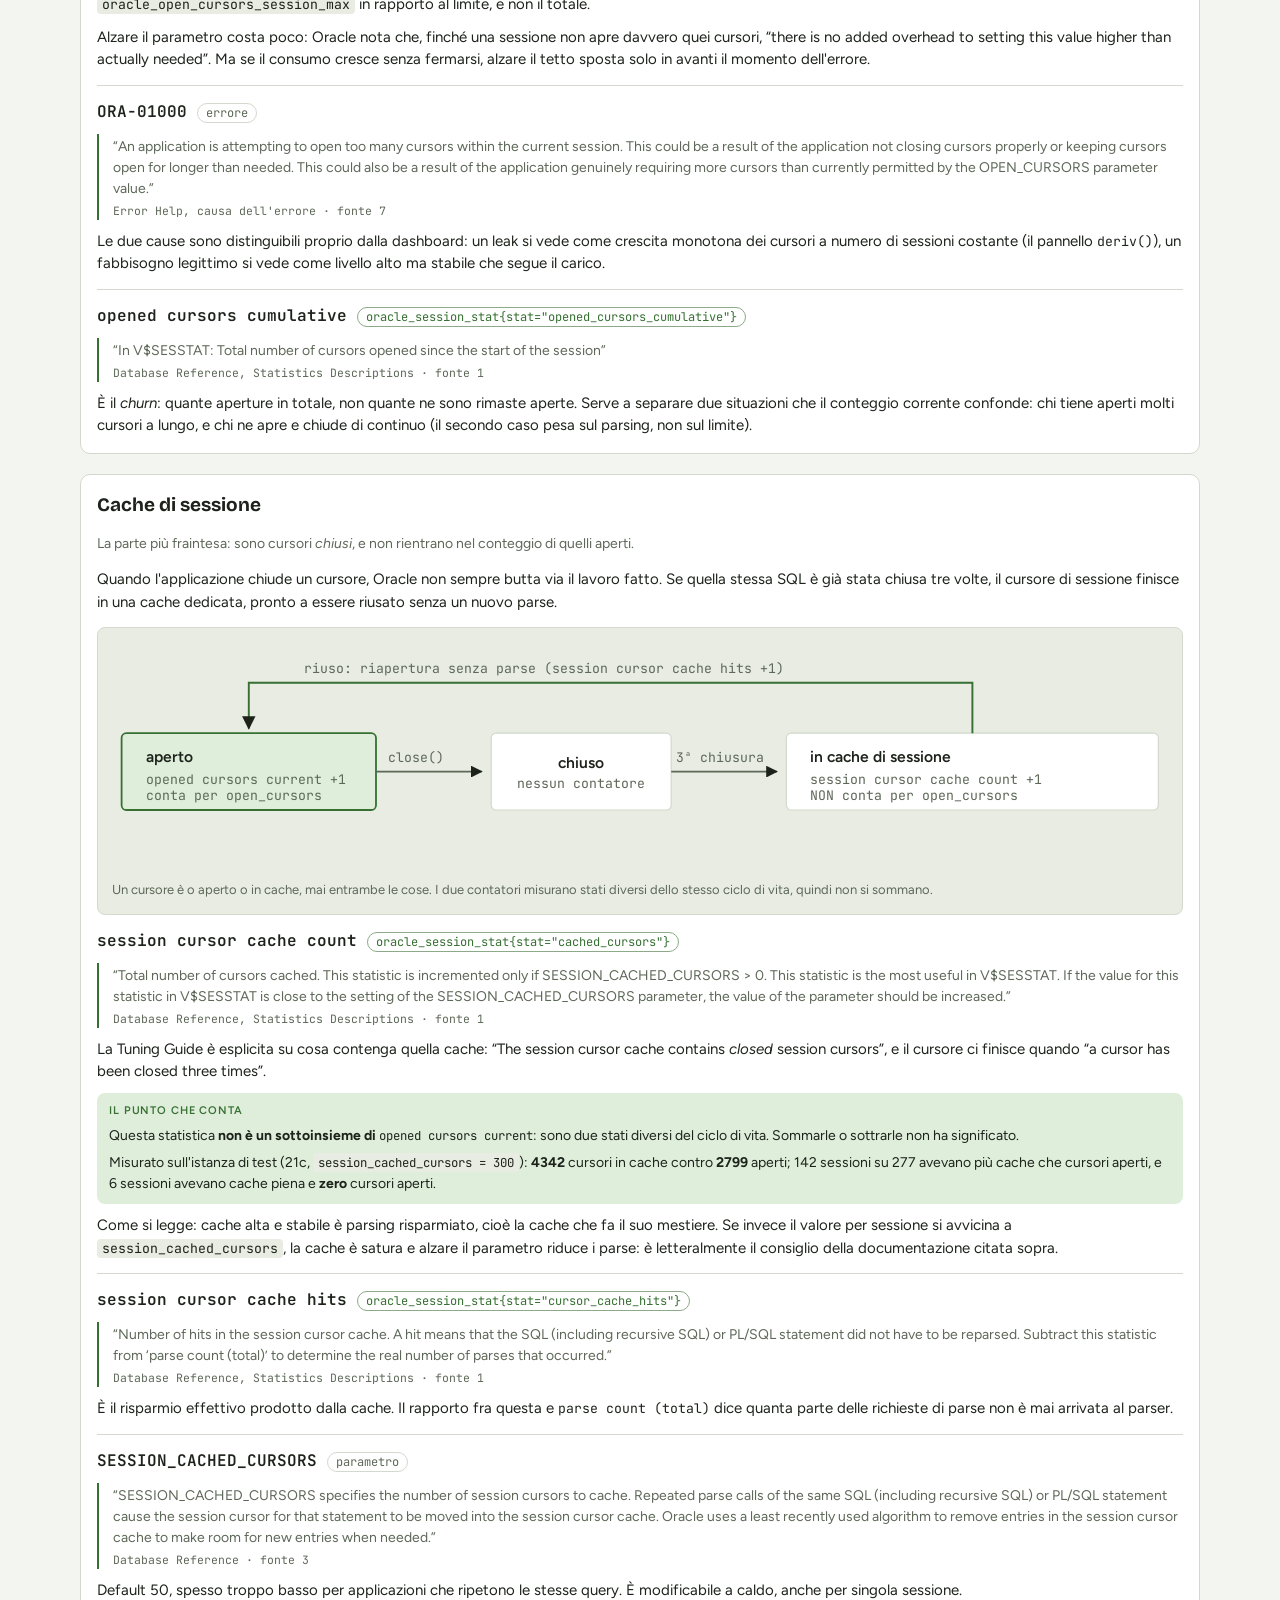
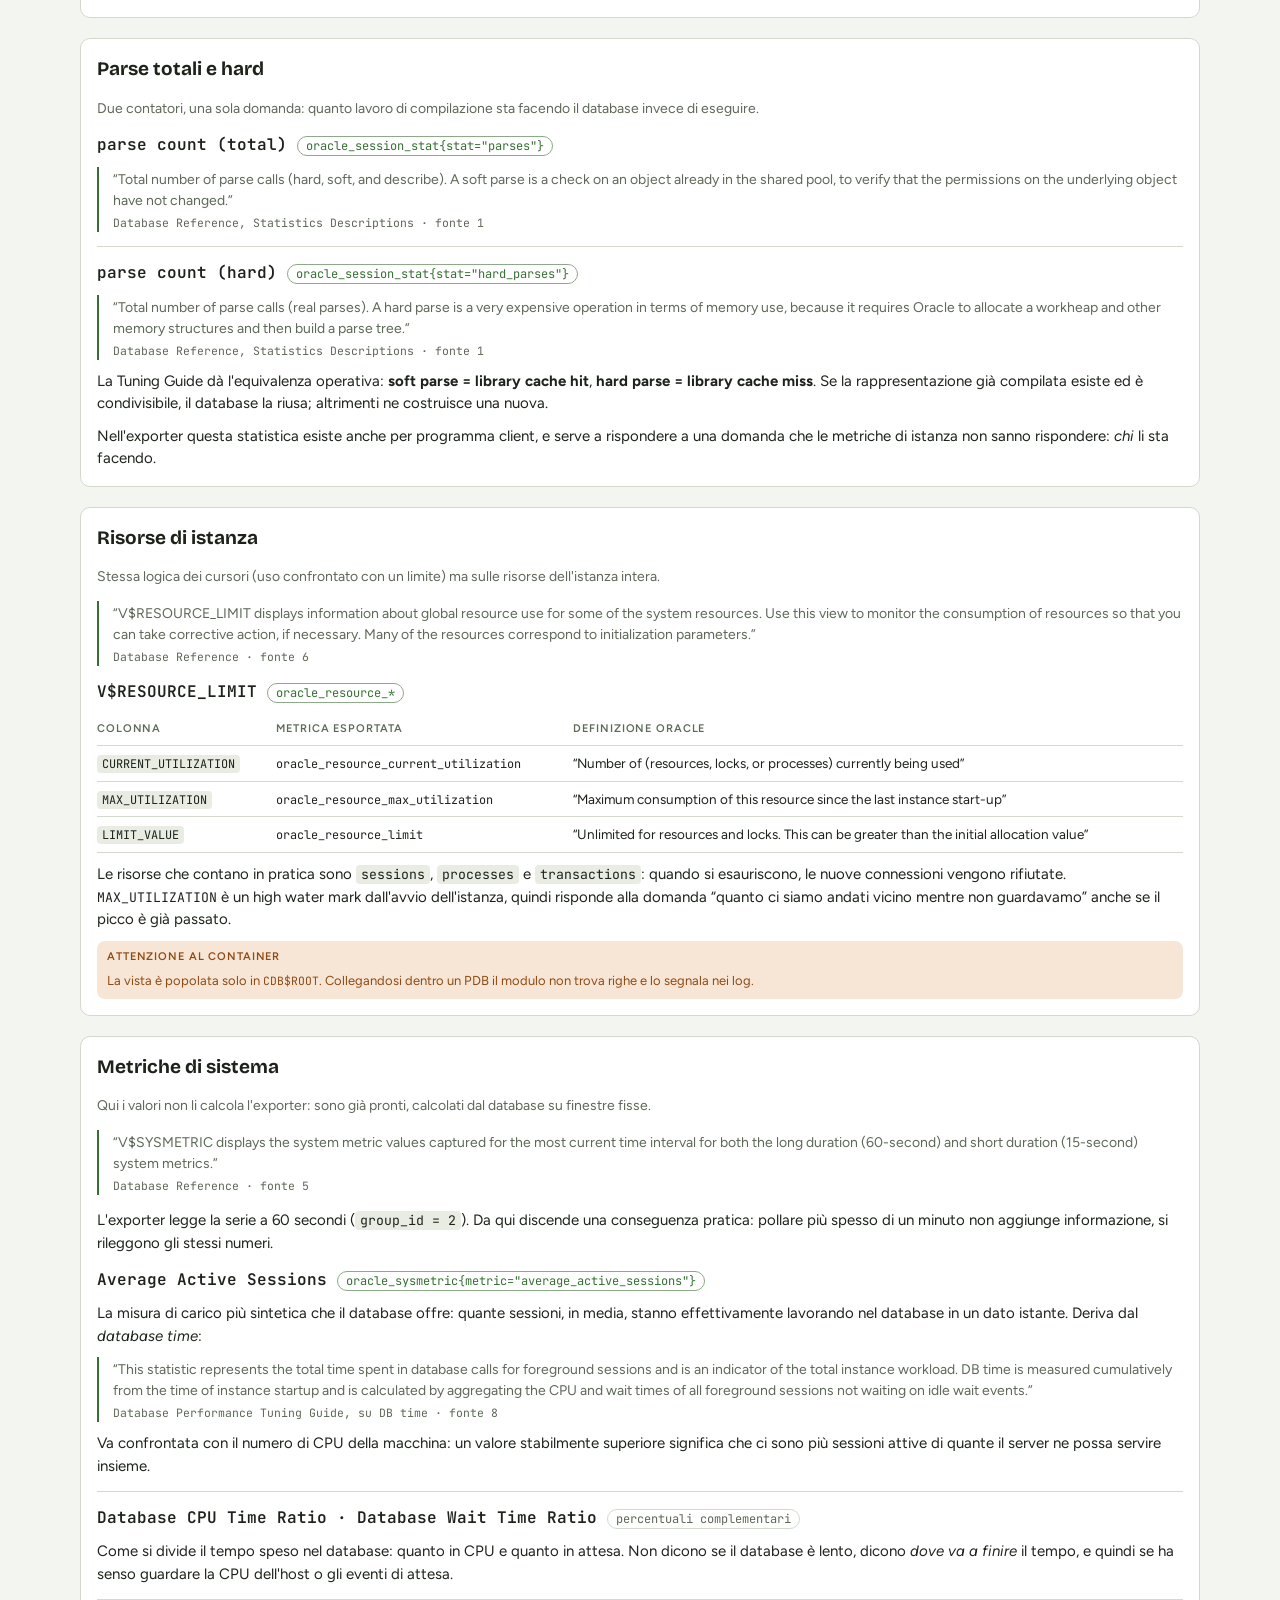
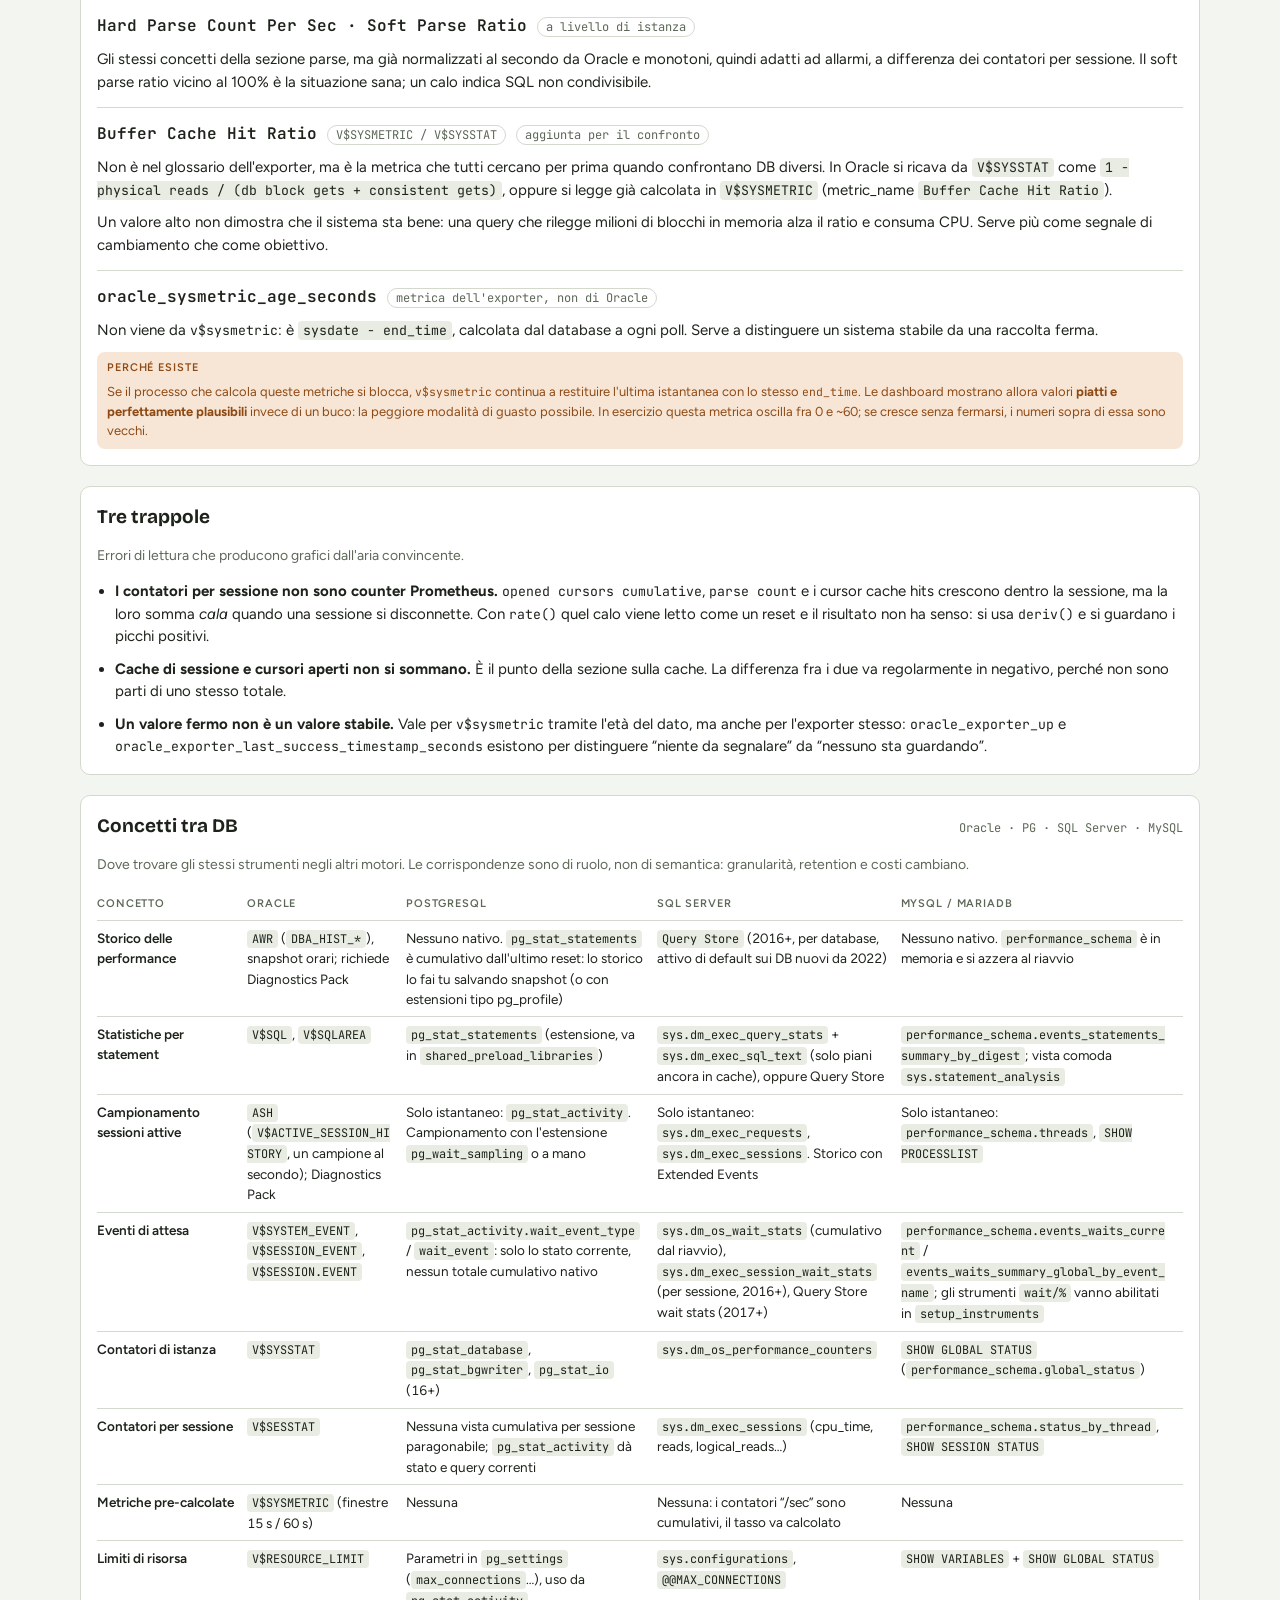
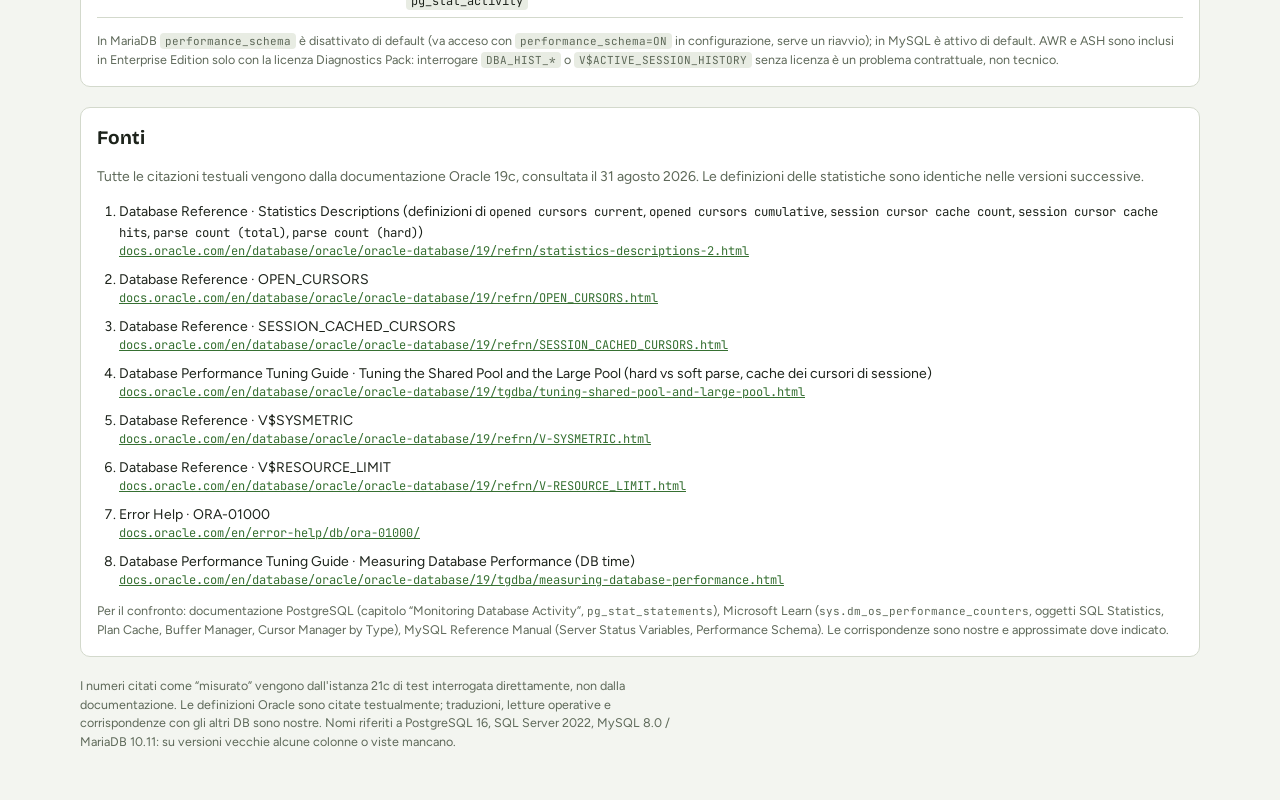
==== commit 45aeb7ea: "Tema scuro OLED e passaggio di contrasto WCAG AA - scuro con fondo nero puro e superfici appena soll" ====
--- a/glossario-oracle/index.html
+++ b/glossario-oracle/index.html
@@ -31,7 +31,7 @@
 
 blockquote{margin:0;padding:2px 0 2px 14px;border-left:2px solid var(--accent);color:var(--muted);font-size:14px}
 blockquote p+p{margin-top:6px}
-blockquote cite{display:block;margin-top:4px;font:11.5px var(--f-num);font-style:normal;color:var(--muted);opacity:.85}
+blockquote cite{display:block;margin-top:4px;font:11.5px var(--f-num);font-style:normal;color:var(--muted)}
 
 .callout{background:var(--accent-soft);border-radius:8px;padding:10px 12px;font-size:14px;display:flex;flex-direction:column;gap:6px}
 .callout .label{color:var(--accent)}
--- a/assets/panda.css
+++ b/assets/panda.css
@@ -1,26 +1,33 @@
 /* PandaToolkit: stile condiviso da home e tool.
    Ogni pagina lo include con <link rel="stylesheet" href="../assets/panda.css"> (dalla home: ./assets/panda.css)
    e tiene nel proprio <style> solo il layout specifico. Tema chiaro/scuro segue il sistema,
-   forzabile con <html data-theme="light|dark">. */
+   forzabile con <html data-theme="light|dark">. Lo scuro è pensato per OLED: fondo nero puro,
+   superfici appena sollevate e niente grandi aree chiare (il riquadro .total diventa scuro con testo verde). */
 @import url("https://fonts.googleapis.com/css2?family=Bricolage+Grotesque:opsz,wght@12..96,500;12..96,700;12..96,800&family=Figtree:wght@400;500;600&family=JetBrains+Mono:wght@400;600&display=swap");
 
 :root{
   --bg:#f3f5f0; --surface:#ffffff; --sunk:#e8ece3; --line:#d3d9cc;
-  --fg:#1d231b; --muted:#5d6858; --accent:#3f7d3a; --accent-ink:#ffffff; --accent-soft:#dfeedb;
-  --warn:#a3561a; --warn-soft:#f7e6d6;
+  --fg:#1d231b; --muted:#5d6858; --accent:#367032; --accent-ink:#ffffff; --accent-soft:#dfeedb;
+  --warn:#8f4a14; --warn-soft:#f7e6d6;
   --f-display:"Bricolage Grotesque", "Segoe UI", system-ui, sans-serif;
   --f-body:"Figtree", "Segoe UI", system-ui, sans-serif;
   --f-num:"JetBrains Mono", ui-monospace, "SFMono-Regular", Menlo, monospace;
+  --ctl-line:#7f897a;
+  --hero:var(--accent); --hero-ink:var(--accent-ink); --hero-line:var(--accent);
   --r:10px; --wrap:1120px; color-scheme:light;
 }
 @media (prefers-color-scheme: dark){:root:not([data-theme="light"]){
-  --bg:#151916; --surface:#1e2420; --sunk:#262d28; --line:#343d36;
-  --fg:#e7ece4; --muted:#9aa695; --accent:#7cc06f; --accent-ink:#10200e; --accent-soft:#25382a;
-  --warn:#e8a46a; --warn-soft:#3a2a1c; color-scheme:dark}}
+  --bg:#000000; --surface:#0c0e0c; --sunk:#151815; --line:#2a302a; --ctl-line:#636e60;
+  --fg:#e6ebe3; --muted:#a0ab9b; --accent:#7cc06f; --accent-ink:#000000; --accent-soft:#16261a;
+  --hero:#0f1d11; --hero-ink:#9fd994; --hero-line:#2f4f2c;
+  --warn:#eeac74; --warn-soft:#24180d; color-scheme:dark}}
 :root[data-theme="dark"]{
-  --bg:#151916; --surface:#1e2420; --sunk:#262d28; --line:#343d36;
-  --fg:#e7ece4; --muted:#9aa695; --accent:#7cc06f; --accent-ink:#10200e; --accent-soft:#25382a;
-  --warn:#e8a46a; --warn-soft:#3a2a1c; color-scheme:dark}
+  --bg:#000000; --surface:#0c0e0c; --sunk:#151815; --line:#2a302a; --ctl-line:#636e60;
+  --fg:#e6ebe3; --muted:#a0ab9b; --accent:#7cc06f; --accent-ink:#000000; --accent-soft:#16261a;
+  --hero:#0f1d11; --hero-ink:#9fd994; --hero-line:#2f4f2c;
+  --warn:#eeac74; --warn-soft:#24180d; color-scheme:dark}
+
+/* --line è decorativo (separatori), --ctl-line delimita i controlli e sta sopra 3:1 come chiede WCAG 1.4.11 */
 
 /* base */
 *{box-sizing:border-box}
@@ -44,11 +51,18 @@
 .warn{background:var(--warn-soft);color:var(--warn);border-radius:8px;padding:8px 10px;font-size:13px}
 .tag{font:12px var(--f-num);color:var(--muted);border:1px solid var(--line);border-radius:999px;padding:1px 8px}
 
+/* riquadro del risultato principale: <div class="total"><div><div class="label">…</div><div class="big">123<span> g</span></div></div><div class="meta">…</div></div> */
+.total{background:var(--hero);color:var(--hero-ink);border:1px solid var(--hero-line);border-radius:var(--r);padding:16px;display:flex;justify-content:space-between;align-items:flex-end;gap:12px;flex-wrap:wrap}
+.total .label{color:inherit}
+.total .big{font-family:var(--f-display);font-weight:800;font-size:44px;line-height:1;font-variant-numeric:tabular-nums}
+.total .big span{font-size:20px;font-weight:600}
+.total .meta{font-family:var(--f-num);font-size:12px;text-align:right}
+
 /* campi: <div class="field"><label>…</label><div class="inp"><input><span>unità</span></div></div> */
 .fields{display:grid;grid-template-columns:repeat(auto-fill,minmax(132px,1fr));gap:12px}
 .field{display:flex;flex-direction:column;gap:4px;min-width:0}
 .field label{font-size:12.5px;color:var(--muted);font-weight:500}
-.inp{display:flex;align-items:center;background:var(--sunk);border:1px solid var(--line);border-radius:8px;overflow:hidden}
+.inp{display:flex;align-items:center;background:var(--sunk);border:1px solid var(--ctl-line);border-radius:8px;overflow:hidden}
 .inp:focus-within{border-color:var(--accent);box-shadow:0 0 0 2px var(--accent-soft)}
 .inp input,.inp select{flex:1;min-width:0;border:0;background:transparent;color:var(--fg);font-family:var(--f-num);font-size:15px;padding:8px 10px;outline:none}
 .inp span{font-family:var(--f-num);font-size:12px;color:var(--muted);padding-right:10px}
@@ -57,10 +71,10 @@
 
 /* controlli */
 .chips{display:flex;flex-wrap:wrap;gap:8px}
-.chip{border:1px solid var(--line);background:var(--sunk);color:var(--fg);border-radius:999px;padding:6px 12px;font:600 13px var(--f-body);cursor:pointer}
+.chip{border:1px solid var(--ctl-line);background:var(--sunk);color:var(--fg);border-radius:999px;padding:6px 12px;font:600 13px var(--f-body);cursor:pointer}
 .chip[aria-pressed="true"]{background:var(--accent);border-color:var(--accent);color:var(--accent-ink)}
 .btn{border:1px dashed var(--accent);background:transparent;color:var(--accent);border-radius:8px;padding:8px 12px;font:600 14px var(--f-body);cursor:pointer;align-self:flex-start}
-.seg{display:flex;background:var(--sunk);border:1px solid var(--line);border-radius:8px;padding:3px;gap:3px;flex-wrap:wrap}
+.seg{display:flex;background:var(--sunk);border:1px solid var(--ctl-line);border-radius:8px;padding:3px;gap:3px;flex-wrap:wrap}
 .seg button{flex:1;border:0;background:transparent;color:var(--muted);font:600 13px var(--f-body);padding:7px 8px;border-radius:6px;cursor:pointer;min-width:max-content}
 .seg button[aria-pressed="true"]{background:var(--surface);color:var(--fg);box-shadow:0 1px 2px rgba(0,0,0,.12)}
 .chip:focus-visible,.btn:focus-visible,.seg button:focus-visible{outline:2px solid var(--accent);outline-offset:2px}
